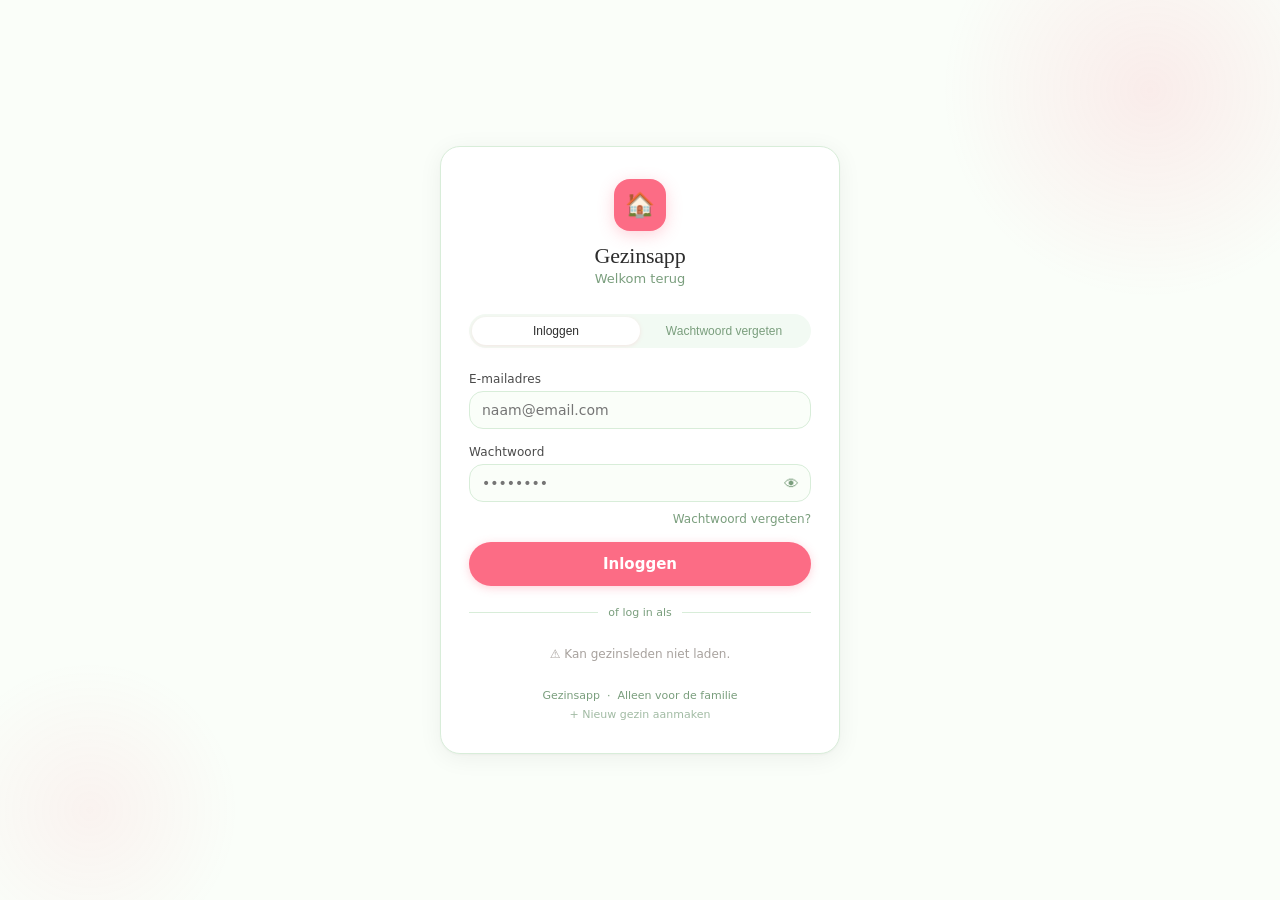
==== agenda.html @ 40308958 "Fix CSP: voeg maps.googleapis.com toe aan script-src voor Google Places autocomplete Alle 12 HTML-pa" ====
<!DOCTYPE html>
<html lang="nl">
<head>
<meta charset="UTF-8">
<meta http-equiv="Content-Security-Policy" content="default-src 'self'; script-src 'self' https://maps.googleapis.com; style-src 'self' 'unsafe-inline'; connect-src 'self' https://ceeplmghvcaqvlpicwyi.supabase.co https://nominatim.openstreetmap.org https://maps.googleapis.com; img-src 'self' data: https://maps.gstatic.com https://maps.googleapis.com; frame-src 'none'; object-src 'none';">
<link rel="icon" href="favicon.svg" type="image/svg+xml">
<meta name="viewport" content="width=device-width, initial-scale=1.0, viewport-fit=cover">
<meta name="apple-mobile-web-app-capable" content="yes">
  <meta name="mobile-web-app-capable" content="yes">
<meta name="apple-mobile-web-app-title" content="Gezinsapp">
<meta name="theme-color" content="#FAFEF9">
<title>Gezinsapp — Agenda</title>
<link rel="stylesheet" href="style.css">
<style>
/* ── Agenda-specifieke stijlen ──────────────────────────────── */
.agenda-maand-titel{
  font-size:28px;font-weight:700;color:var(--ink);letter-spacing:-0.5px;
  padding:12px 1rem 4px;
}
.agenda-jaar{font-size:13px;color:var(--muted);padding:0 1rem 8px;cursor:pointer;}

/* Weekdagen header */
.week-header{
  display:grid;grid-template-columns:repeat(7,1fr);
  padding:4px 0;border-bottom:1px solid var(--border);
  background:var(--surface);
  position:sticky;top:var(--topbar-h);z-index:80;
}
.week-header-dag{
  text-align:center;font-size:11px;font-weight:600;
  color:var(--muted);letter-spacing:0.04em;padding:4px 0;
}
.week-header-dag.weekend{color:var(--druk-clr);}

/* Maand navigatie */
.maand-nav{
  display:flex;align-items:center;justify-content:space-between;
  padding:8px 1rem;
}
.maand-nav-btn{
  background:none;border:none;color:var(--accent);
  font-size:24px;cursor:pointer;padding:4px 10px;
  border-radius:var(--radius-sm);line-height:1;
  transition:background .15s;
}
.maand-nav-btn:hover{background:var(--accent-l);}
.maand-nav-label{flex:1;text-align:center;font-size:13px;color:var(--muted);font-weight:500;}

/* Maand grid */
.maand-grid{
  display:grid;grid-template-columns:repeat(7,1fr);
  border-top:1px solid var(--border);
}
.dag-cel{
  min-height:58px;padding:5px 3px 4px;
  border-right:1px solid var(--border);
  border-bottom:1px solid var(--border);
  cursor:pointer;transition:background .12s;
  position:relative;
}
.dag-cel:nth-child(7n){border-right:none;}
.dag-cel:hover{background:var(--accent-l);}
.dag-cel.geselecteerd{background:rgba(61,56,48,0.06);}
.dag-cel.andere-maand .dag-num{color:var(--muted-2);}
.dag-num{
  width:30px;height:30px;border-radius:50%;
  display:flex;align-items:center;justify-content:center;
  font-size:14px;font-weight:400;color:var(--ink);
  margin:0 auto 3px;transition:all .15s;
}
.dag-num.vandaag{background:var(--accent);color:#fff;font-weight:700;}
.dag-num.weekend{color:var(--druk-clr);}
.dag-num.vandaag.weekend{background:var(--druk-clr);color:#fff;}

/* Dots */
.dag-dots{display:flex;justify-content:center;gap:3px;flex-wrap:wrap;padding:0 2px;min-height:8px;}
.dot{width:6px;height:6px;border-radius:50%;flex-shrink:0;}
.dot-jeroen{background:var(--c-jeroen-dot);}
.dot-kelly{background:var(--c-kelly-dot);}
.dot-nora{background:var(--c-nora-dot);}
.dot-odiel{background:var(--c-odiel-dot);}
.dot-prive{background:var(--muted-2);}
.dot-meerdaags{background:var(--accent);border-radius:2px;width:12px;height:6px;}
.dot-familie{background:#8b5cf6;}

/* Meerdaagse balk */
.meerdaags-balk{
  height:18px;margin:1px 0;border-radius:3px;
  font-size:9px;color:#fff;font-weight:600;
  padding:0 4px;display:flex;align-items:center;
  overflow:hidden;white-space:nowrap;text-overflow:ellipsis;
  cursor:pointer;
}

/* Dag detail */
.dag-detail{
  background:var(--surface);border-top:2px solid var(--border);
  padding:16px 1rem; min-height:220px;
}
.dag-detail-header{
  display:flex;align-items:center;justify-content:space-between;
  margin-bottom:14px;flex-wrap:wrap;gap:8px;
}
.dag-detail-titel{font-size:17px;font-weight:700;color:var(--ink);}
.dag-detail-drukte{
  font-size:12px;padding:4px 10px;border-radius:99px;
  font-weight:600;cursor:pointer;
}

/* Activiteit rij */
.act-rij{
  display:flex;align-items:flex-start;gap:12px;
  padding:10px 0;border-bottom:1px solid var(--border);
  cursor:pointer;transition:background .12s;border-radius:var(--radius-sm);
  padding-left:4px;
}
.act-rij:last-child{border-bottom:none;}
.act-rij:hover{background:var(--surface-2);}
.conflict-rij{background:var(--druk-bg,#fff0f0) !important;border-left:3px solid var(--druk-dot,#e53e3e);}
.act-kleur-balk{width:4px;border-radius:2px;align-self:stretch;min-height:36px;flex-shrink:0;}
.act-rij-body{flex:1;min-width:0;}
.act-rij-naam{font-size:15px;font-weight:600;color:var(--ink);}
.act-rij-naam.prive{color:var(--muted);}
.act-rij-meta{font-size:12px;color:var(--muted);margin-top:3px;line-height:1.5;}
.act-rij-badges{display:flex;gap:5px;margin-top:5px;flex-wrap:wrap;}
.act-rij-badge{font-size:11px;padding:2px 8px;border-radius:99px;font-weight:600;}
.act-rij-acties{display:flex;gap:4px;align-items:flex-start;}
.act-icon-btn{
  width:30px;height:30px;border-radius:50%;
  background:none;border:none;color:var(--muted-2);
  cursor:pointer;
  display:flex;align-items:center;justify-content:center;
  transition:background .15s;
}
.act-icon-btn svg{width:15px;height:15px;stroke:currentColor;}
.act-icon-btn:hover{background:var(--bg-2);}

/* Transport sectie */
.transport-sectie{
  background:var(--surface-2);border:1px solid var(--border);
  border-radius:var(--radius-sm);padding:10px 12px;margin-top:6px;
}
.transport-lbl{font-size:11px;font-weight:600;color:var(--muted);text-transform:uppercase;letter-spacing:.05em;margin-bottom:6px;}
.transport-rij{display:flex;align-items:center;justify-content:space-between;font-size:13px;margin-bottom:4px;}
.transport-naam{font-weight:500;color:var(--ink);}
.transport-persoon{font-size:12px;color:var(--muted);}
.transport-uitzondering{
  font-size:11px;color:var(--normaal-clr);
  background:var(--normaal-bg);padding:2px 8px;border-radius:99px;font-weight:600;
}

/* Legenda */
.persoon-legenda{
  display:flex;gap:8px;flex-wrap:wrap;
  padding:8px 1rem;border-bottom:1px solid var(--border);
  background:var(--surface);
}
.legenda-item{
  display:flex;align-items:center;gap:5px;
  font-size:12px;color:var(--muted);cursor:pointer;
  padding:4px 8px;border-radius:99px;transition:all .15s;
  font-weight:500;border:1px solid transparent;
}
.legenda-item:hover{background:var(--bg-2);}
.legenda-item.actief{color:var(--ink);background:var(--surface-2);border-color:var(--border-2);}
.legenda-dot{width:8px;height:8px;border-radius:50%;}

/* Kindje sectie in modal */
.kindje-sectie-modal{
  background:var(--surface-2);border:1.5px solid var(--border);
  border-radius:var(--radius-sm);padding:14px;margin-bottom:14px;
}
.kindje-sectie-lbl{font-size:11px;font-weight:600;color:var(--muted);text-transform:uppercase;letter-spacing:.05em;margin-bottom:10px;}

/* Meerdaagse toggle */
.meerdaags-toggle-rij{
  display:flex;align-items:center;justify-content:space-between;
  padding:12px 14px;background:var(--surface-2);
  border:1.5px solid var(--border);border-radius:var(--radius-sm);
  cursor:pointer;margin-bottom:14px;
}

/* Transport uitzondering modal */
.uitzondering-kaart{
  background:var(--surface-2);border:1.5px solid var(--border);
  border-radius:var(--radius-sm);padding:12px;margin-bottom:8px;
}

/* Desktop 2-kolom layout: details links, maand rechts */
@media(min-width:768px){
  .agenda-split{display:flex;align-items:flex-start;gap:0;}
  .agenda-split-left{order:2;flex:0 0 clamp(280px,38%,400px);border-left:2px solid var(--border);}
  .agenda-split-right{order:1;flex:1 1 0;min-width:0;min-height:400px;}
  .dag-detail{border-top:none;min-height:400px;}
  .week-header{position:static;}
}
</style>
</head>
<body>

<!-- Topbar -->
<header class="topbar">
  <div class="topbar-title"><i data-lucide="calendar" class="icon-inline"></i> Agenda</div>
  <div class="topbar-actions">
    <span class="opslag-status" id="opslag-status"></span>
    <span id="dev-badge" style="display:none;font-size:10px;background:var(--c-odiel);color:var(--c-odiel-t);padding:2px 8px;border-radius:99px;font-weight:600;">🔧 dev</span>
    <div class="topbar-user-wrap">
      <div class="topbar-user" id="topbar-user" data-action="toggle-profiel-menu">
        <span class="avatar" id="topbar-emoji">🧑</span>
        <span class="naam" id="topbar-naam">…</span>
      </div>
      <div class="profiel-menu" id="profiel-menu">
        <a href="instellingen.html" class="profiel-menu-item"><i data-lucide="settings" class="icon-inline"></i>&nbsp; Instellingen</a>
      </div>
    </div>
  </div>
</header>

<script src="nav.js"></script>

<main class="main-content">
  <div class="agenda-split">
    <div class="agenda-split-left">
      <!-- Maand titel -->
      <div class="agenda-maand-titel" id="agenda-maand-titel"></div>
      <div class="agenda-jaar" id="agenda-jaar" data-action="naar-vandaag">← Terug naar vandaag</div>

      <!-- Persoon legenda -->
      <div class="persoon-legenda" id="persoon-legenda"></div>

      <!-- Maand navigatie -->
      <div class="maand-nav">
        <button class="maand-nav-btn" data-action="change-month" data-dir="-1">‹</button>
        <span class="maand-nav-label" id="maand-nav-label"></span>
        <div style="display:flex;align-items:center;gap:2px;">
          <button class="maand-nav-btn" data-action="change-month" data-dir="1">›</button>
          <button class="maand-nav-btn" data-action="open-ical-modal" title="iCal importeren" style="font-size:16px;"><i data-lucide="download" style="width:16px;height:16px;"></i></button>
        </div>
      </div>

      <!-- Weekdagen header: Ma t/m Zo -->
      <div class="week-header">
        <div class="week-header-dag">Ma</div>
        <div class="week-header-dag">Di</div>
        <div class="week-header-dag">Wo</div>
        <div class="week-header-dag">Do</div>
        <div class="week-header-dag">Vr</div>
        <div class="week-header-dag weekend">Za</div>
        <div class="week-header-dag weekend">Zo</div>
      </div>

      <!-- Maand grid -->
      <div class="maand-grid" id="maand-grid"></div>
    </div><!-- .agenda-split-left -->

    <div class="agenda-split-right">
      <!-- Dag detail -->
      <div class="dag-detail" id="dag-detail"></div>
    </div><!-- .agenda-split-right -->
  </div><!-- .agenda-split -->
</main>

<!-- FAB -->
<button class="fab" data-action="open-act-modal" title="Activiteit toevoegen">＋</button>

<!-- ══ MODAL: Activiteit ══ -->
<div class="modal-bg" id="act-modal-bg">
<div class="modal">
  <div class="modal-handle"></div>
  <h3 id="act-modal-titel">Nieuwe activiteit</h3>

  <div class="form-row">
    <label>Activiteit</label>
    <input type="text" id="a-naam" placeholder="Naam van de activiteit"/>
  </div>

  <div class="form-row">
    <label>Voor wie</label>
    <div class="persoon-ms" id="a-wie-ms"></div>
  </div>

  <!-- Meerdaagse toggle -->
  <div class="meerdaags-toggle-rij" data-action="toggle-meerdaags">
    <div>
      <div style="font-size:15px;font-weight:500;color:var(--ink);"><i data-lucide="calendar-range" class="icon-inline"></i> Meerdaagse activiteit</div>
      <div style="font-size:12px;color:var(--muted);">Bijv. vakantie, schoolkamp, …</div>
    </div>
    <div class="ios-switch" id="meerdaags-switch"></div>
  </div>

  <!-- Eendaagse velden -->
  <div id="eendaags-velden">
    <div class="form-grid">
      <div class="form-row"><label>Startuur</label><input type="time" id="a-start" data-action="check-nachtspan"/></div>
      <div class="form-row"><label>Einduur <span id="nachtspan-hint" style="display:none;font-size:11px;font-weight:400;color:var(--muted);">(volgende dag)</span></label><input type="time" id="a-eind-uur" data-action="check-nachtspan"/></div>
      <div class="form-row"><label>Reistijd heen (min)</label><input type="number" id="a-reis-heen" placeholder="0" min="0"/></div>
      <div class="form-row"><label>Reistijd terug (min)</label><input type="number" id="a-reis-terug" placeholder="0" min="0"/></div>
    </div>
    <div class="form-row">
      <label>Frequentie</label>
      <select id="a-freq" data-action="check-nachtspan">
        <option value="wekelijks">Wekelijks</option>
        <option value="tweewekelijks">Tweewekelijks</option>
        <option value="maandelijks">Maandelijks</option>
        <option value="eenmalig">Eenmalig</option>
        <option value="seizoen">Seizoensgebonden</option>
      </select>
    </div>
    <div class="form-grid">
      <div class="form-row"><label>Begindatum</label><input type="date" id="a-begin" data-action="check-nachtspan"/></div>
      <div class="form-row"><label>Einddatum</label><input type="date" id="a-eind"/></div>
    </div>
    <div class="form-row">
      <label>Dagen</label>
      <div class="dag-checkboxes" id="dag-checkboxes"></div>
    </div>
  </div>

  <!-- Meerdaagse velden -->
  <div id="meerdaags-velden" style="display:none;">
    <div class="form-grid">
      <div class="form-row"><label>Startdatum</label><input type="date" id="a-md-start-datum"/></div>
      <div class="form-row"><label>Einddatum</label><input type="date" id="a-md-eind-datum"/></div>
      <div class="form-row"><label>Starttijd (optioneel)</label><input type="time" id="a-md-start-tijd"/></div>
      <div class="form-row"><label>Eindtijd (optioneel)</label><input type="time" id="a-md-eind-tijd"/></div>
    </div>
  </div>

  <div class="form-row">
    <label>Locatie</label>
    <div style="display:flex;gap:6px;">
      <input type="text" id="a-locatie" placeholder="Adres of locatie…" style="flex:1;" data-action="locatie-input"/>
      <button type="button" id="btn-reistijd-auto" data-action="bereken-reistijd-auto" title="Reistijd berekenen via Google Maps"
        style="padding:8px 10px;border:1.5px solid var(--border);border-radius:var(--radius-sm);background:var(--surface);color:var(--ink);cursor:pointer;font-size:16px;flex-shrink:0;line-height:1;"><i data-lucide="map" style="width:16px;height:16px;"></i></button>
    </div>
    <div id="locatie-contact-wrap" style="margin-top:6px;"></div>
  </div>

  <!-- Maaltijd thuis -->
  <div class="form-row">
    <label>Maaltijd niet thuis <span style="font-size:11px;font-weight:400;color:var(--muted);">(auto-berekend op basis van tijdstip)</span></label>
    <div class="form-grid-3" style="margin-top:6px;">
      <label style="display:flex;align-items:center;gap:5px;font-size:13px;font-weight:500;cursor:pointer;"><input type="checkbox" id="a-mt-ontbijt"/> <i data-lucide="coffee" class="icon-inline"></i> Ontbijt</label>
      <label style="display:flex;align-items:center;gap:5px;font-size:13px;font-weight:500;cursor:pointer;"><input type="checkbox" id="a-mt-lunch"/> <i data-lucide="leaf" class="icon-inline"></i> Lunch</label>
      <label style="display:flex;align-items:center;gap:5px;font-size:13px;font-weight:500;cursor:pointer;"><input type="checkbox" id="a-mt-avond"/> <i data-lucide="utensils" class="icon-inline"></i> Avond</label>
    </div>
  </div>

  <div class="form-row">
    <label>Voorbereiding</label>
    <input type="text" id="a-prep" placeholder="Sporttas, medicatie, …"/>
  </div>

  <!-- Privé toggle -->
  <div class="prive-toggle" data-action="toggle-prive">
    <div class="prive-toggle-left">
      <span class="prive-toggle-label"><i data-lucide="lock" class="icon-inline"></i> Privé activiteit</span>
      <span class="prive-toggle-sub">Alleen voor jezelf zichtbaar</span>
    </div>
    <div class="ios-switch" id="prive-switch"></div>
  </div>

  <!-- Informatief toggle -->
  <div class="prive-toggle" data-action="toggle-informatief">
    <div class="prive-toggle-left">
      <span class="prive-toggle-label"><i data-lucide="pin" class="icon-inline"></i> Informatieve activiteit</span>
      <span class="prive-toggle-sub">Geen impact op drukte (schoolreis, herinnering, …)</span>
    </div>
    <div class="ios-switch" id="informatief-switch"></div>
  </div>

  <!-- Transport kindje -->
  <div class="kindje-sectie-modal" id="kindje-sectie" style="display:none;">
    <div class="kindje-sectie-lbl"><i data-lucide="car" class="icon-inline"></i> Transport kindje</div>

    <div id="transport-kinderen-wrap"></div>
  </div>

  <div class="modal-actions">
    <button class="modal-btn modal-btn-cancel" data-action="close-act-modal">Annuleren</button>
    <button class="modal-btn modal-btn-primary" data-action="save-activiteit">Opslaan</button>
  </div>
</div>
</div>

<!-- ══ MODAL: Drukte ══ -->
<div class="modal-bg" id="drukte-modal-bg">
<div class="modal" style="max-width:340px;">
  <div class="modal-handle"></div>
  <h3 id="do-titel">Drukte aanpassen</h3>
  <div class="form-grid-3" style="margin-bottom:16px;">
    <button class="do-btn" style="padding:14px 8px;border-radius:var(--radius-sm);background:var(--rustig-bg);color:var(--rustig-clr);border:2px solid var(--rustig-dot);cursor:pointer;font-size:13px;font-weight:700;" data-action="select-override" data-niveau="rustig"><span style="display:block;width:12px;height:12px;border-radius:50%;background:var(--rustig-dot);margin:0 auto 6px;"></span>Rustig</button>
    <button class="do-btn" style="padding:14px 8px;border-radius:var(--radius-sm);background:var(--normaal-bg);color:var(--normaal-clr);border:2px solid var(--normaal-dot);cursor:pointer;font-size:13px;font-weight:700;" data-action="select-override" data-niveau="normaal"><span style="display:block;width:12px;height:12px;border-radius:50%;background:var(--normaal-dot);margin:0 auto 6px;"></span>Normaal</button>
    <button class="do-btn" style="padding:14px 8px;border-radius:var(--radius-sm);background:var(--druk-bg);color:var(--druk-clr);border:2px solid var(--druk-dot);cursor:pointer;font-size:13px;font-weight:700;" data-action="select-override" data-niveau="druk"><span style="display:block;width:12px;height:12px;border-radius:50%;background:var(--druk-dot);margin:0 auto 6px;"></span>Druk</button>
  </div>
  <div class="modal-actions">
    <button class="modal-btn modal-btn-cancel" data-action="close-do-modal">Annuleren</button>
    <button class="modal-btn modal-btn-primary" data-action="save-do-modal">Opslaan</button>
  </div>
</div>
</div>

<!-- ══ MODAL: iCal import ══ -->
<div class="modal-bg" id="ical-modal-bg">
<div class="modal">
  <div class="modal-handle"></div>
  <h3><i data-lucide="download" class="icon-inline"></i> Agenda importeren</h3>

  <!-- URL invoer -->
  <div class="form-row">
    <label>iCal-link (webcal:// of https://)</label>
    <input type="url" id="ical-url" placeholder="webcal://calendar.google.com/…"
      style="font-size:13px;"/>
  </div>
  <button class="btn btn-primary btn-sm" data-action="ical-laad-url" style="margin-bottom:6px;">Laden</button>
  <p style="font-size:11px;color:var(--muted);margin:4px 0 8px;">
    Google Agenda: Instellingen → jouw agenda → "Geheime adres in iCal-indeling"<br>
    Outlook: Instellingen → Kalender → Gedeelde kalenders → Publiceren
  </p>

  <!-- Laadstatus -->
  <div id="ical-status" style="font-size:13px;color:var(--muted);margin:8px 0;min-height:18px;"></div>

  <!-- Huidige abonnementen -->
  <div id="ical-abonnementen-sectie" style="display:none;margin-bottom:14px;">
    <div style="font-size:11px;font-weight:700;color:var(--muted);text-transform:uppercase;letter-spacing:.05em;margin-bottom:6px;display:flex;align-items:center;gap:5px;"><i data-lucide="refresh-cw" class="icon-inline"></i> Actieve abonnementen</div>
    <div id="ical-abonnementen-lijst" style="border:1.5px solid var(--border);border-radius:var(--radius-sm);overflow:hidden;"></div>
  </div>

  <!-- Preview -->
  <div id="ical-preview" style="display:none;">
    <div style="font-size:13px;font-weight:600;color:var(--ink);margin-bottom:10px;" id="ical-preview-titel"></div>
    <div class="form-row" style="margin-bottom:10px;">
      <label>Voor wie importeren?</label>
      <div class="persoon-ms" id="ical-wie-ms"></div>
    </div>
    <!-- Abonnement bewaren (alleen bij URL-import) -->
    <div id="ical-abo-rij" style="display:none;align-items:center;gap:10px;margin-bottom:10px;padding:10px 12px;background:var(--surface-2);border-radius:var(--radius-sm);border:1.5px solid var(--border);">
      <input type="checkbox" id="ical-abo-check" style="width:auto;accent-color:var(--accent);"
        data-action="ical-abo-check-toggle"/>
      <div style="flex:1;">
        <div style="font-size:13px;font-weight:600;color:var(--ink);display:flex;align-items:center;gap:5px;"><i data-lucide="refresh-cw" class="icon-inline"></i> Bewaar als abonnement</div>
        <div style="font-size:11px;color:var(--muted);">Wijzigingen worden automatisch bijgehouden</div>
      </div>
    </div>
    <div id="ical-abo-naam-rij" style="display:none;" class="form-row">
      <label>Naam abonnement</label>
      <input type="text" id="ical-abo-naam" placeholder="bijv. Voetbalclub Nora"/>
    </div>
    <div id="ical-event-lijst"
      style="max-height:180px;overflow-y:auto;border:1.5px solid var(--border);border-radius:var(--radius-sm);font-size:13px;">
    </div>
  </div>

  <div class="modal-actions" style="margin-top:16px;">
    <button class="modal-btn modal-btn-cancel" data-action="close-ical-modal">Annuleren</button>
    <button class="modal-btn modal-btn-primary" id="ical-import-btn"
      style="display:none;" data-action="ical-importeer">Importeren</button>
  </div>
</div>
</div>

<!-- ══ MODAL: Verwijder herhaling ══ -->
<div class="modal-bg" id="verwijder-modal-bg">
<div class="modal" style="max-width:360px;">
  <div class="modal-handle"></div>
  <h3><i data-lucide="trash-2" class="icon-inline"></i> Activiteit verwijderen</h3>
  <p style="font-size:14px;color:var(--muted);margin-bottom:18px;">
    "<span id="vd-act-naam"></span>" is een herhalende activiteit.
    Wat wil je verwijderen?
  </p>
  <div style="display:flex;flex-direction:column;gap:10px;">
    <button data-action="verwijder-enkel-herhaling" class="herhaling-btn-enkel">
      <i data-lucide="calendar-days" class="icon-inline"></i> Alleen deze dag<br>
      <span class="herhaling-btn-sub">Verwijder enkel deze ene herhaling</span>
    </button>
    <button data-action="verwijder-volle-activiteit" style="padding:14px;border:2px solid var(--druk-dot);border-radius:var(--radius-sm);background:var(--druk-bg);color:var(--druk-clr);font-size:14px;font-weight:600;cursor:pointer;text-align:left;">
      <i data-lucide="trash-2" class="icon-inline"></i> Volledige activiteit<br>
      <span style="font-size:12px;font-weight:400;">Verwijder alle herhalingen definitief</span>
    </button>
    <button data-action="close-verwijder-modal" style="padding:12px;border:none;border-radius:var(--radius-sm);background:none;color:var(--muted);font-size:14px;cursor:pointer;">Annuleren</button>
  </div>
</div>
</div>

<!-- ══ MODAL: Bewerk herhaling ══ -->
<div class="modal-bg" id="edit-recur-modal-bg">
<div class="modal" style="max-width:360px;">
  <div class="modal-handle"></div>
  <h3><i data-lucide="pencil" class="icon-inline"></i> Activiteit bewerken</h3>
  <p style="font-size:14px;color:var(--muted);margin-bottom:18px;">
    "<span id="er-act-naam"></span>" is een herhalende activiteit.
    Wat wil je bewerken?
  </p>
  <div style="display:flex;flex-direction:column;gap:10px;">
    <button data-action="wijzig-enkel-dit" class="herhaling-btn-enkel">
      <i data-lucide="calendar-days" class="icon-inline"></i> Alleen deze dag<br>
      <span class="herhaling-btn-sub">Wijzig enkel deze ene herhaling</span>
    </button>
    <button data-action="wijzig-alle-herhalingen" style="padding:14px;border:2px solid var(--accent);border-radius:var(--radius-sm);background:var(--accent-l);color:var(--accent);font-size:14px;font-weight:600;cursor:pointer;text-align:left;">
      <i data-lucide="repeat" class="icon-inline"></i> Alle herhalingen<br>
      <span style="font-size:12px;font-weight:400;">Wijzig de activiteit voor alle data</span>
    </button>
    <button data-action="close-edit-recur-modal" style="padding:12px;border:none;border-radius:var(--radius-sm);background:none;color:var(--muted);font-size:14px;cursor:pointer;">Annuleren</button>
  </div>
</div>
</div>

<script src="config.js"></script>
<script src="auth.js"></script>
<script src="state.js"></script>
<script src="data.js"></script>
<script src="data-ical.js"></script>
<script src="maps.js"></script>
<script src="agenda.js"></script>
</body>
</html>
---- style.css ----
/* ===========================================================
   GEZINSAPP — Design systeem
   Koraalroze + mintgroen, modern mobiel-first thema
   =========================================================== */

:root {
  --bg:        #FAFEF9;
  --bg-2:      #F2FAF3;
  --surface:   #ffffff;
  --surface-2: #F5FBF5;
  --border:    #D8EDD9;
  --border-2:  #C0DEC2;
  --ink:       #2D2D2D;
  --ink-2:     #4A4A4A;
  --muted:     #4a7650;
  --muted-2:   #C5DEC7;
  --accent:    #FC6C85;
  --accent-dark: #E8334A;
  --accent-l:  #FEE8EC;
  --accent-lime: #89F336;
  --accent-lime-dark: #5A9E1C;
  --accent-lime-l: #EDFAD0;
  --accent-mint: #ADEBB3;
  --radius:    16px;
  --radius-sm: 12px;
  --radius-lg: 24px;
  --c-jeroen:    #e8e6f8; --c-jeroen-t:  #3d3489; --c-jeroen-dot: #5e5ce6;
  --c-kelly:     #fae8f0; --c-kelly-t:   #8b2252; --c-kelly-dot:  #e8608a;
  --c-nora:      #e2f5ec; --c-nora-t:    #0d5c3a; --c-nora-dot:   #28a85a;
  --c-odiel:     #fdf0e0; --c-odiel-t:   #7a4a0a; --c-odiel-dot:  #f0900a;
  --c-familie:   #FEE8EC; --c-familie-t: #C0203A;
  --rustig-bg:  #EDFAD0; --rustig-clr:  #3A7010; --rustig-dot:  #5A9E1C;
  --normaal-bg: #FFF3E0; --normaal-clr: #A06020; --normaal-dot: #F0A030;
  --druk-bg:    #FEEAEC; --druk-clr:    #C0203A; --druk-dot:    #E83050;
  --nav-h:    58px;
  --topbar-h: 54px;
  --shadow-sm: 0 1px 3px rgba(252,108,133,0.06), 0 1px 8px rgba(0,0,0,0.04);
  --shadow:    0 4px 16px rgba(252,108,133,0.10), 0 1px 4px rgba(0,0,0,0.05);
  --shadow-lg: 0 12px 40px rgba(252,108,133,0.14), 0 2px 8px rgba(0,0,0,0.07);
}

*,*::before,*::after{box-sizing:border-box;margin:0;padding:0;}
html{height:100%;overflow-x:hidden;}
body{
  font-family:-apple-system,'SF Pro Text',system-ui,sans-serif;
  background:var(--bg);color:var(--ink);font-size:15px;line-height:1.55;
  overflow-x:hidden;
  min-height:100%;padding-bottom:calc(var(--nav-h) + env(safe-area-inset-bottom) + 8px);
  -webkit-font-smoothing:antialiased;
}

/* Topbar */
.topbar{
  position:sticky;top:0;z-index:100;
  min-height:var(--topbar-h);
  padding-top:env(safe-area-inset-top);
  background:rgba(250,254,249,0.95);backdrop-filter:blur(20px);-webkit-backdrop-filter:blur(20px);
  border-bottom:1px solid var(--border);
  display:flex;align-items:center;justify-content:space-between;padding-left:1.25rem;padding-right:1.25rem;padding-bottom:0;gap:10px;
}
.topbar-title{font-size:17px;font-weight:700;color:var(--ink);letter-spacing:-0.4px;display:flex;align-items:center;gap:8px;}
.topbar-actions{display:flex;align-items:center;gap:10px;}
.topbar-user{display:flex;align-items:center;gap:7px;font-size:13px;color:var(--muted);cursor:pointer;padding:5px 10px;border-radius:var(--radius-sm);transition:background .15s;}
.topbar-user:hover{background:var(--accent-l);}
.topbar-user .avatar{font-size:20px;line-height:1;}
.topbar-user .naam{font-weight:600;color:var(--ink);}
.opslag-status{font-size:11px;color:var(--muted-2);white-space:nowrap;}
.dev-badge{display:none;font-size:10px;background:var(--normaal-bg);color:var(--normaal-clr);padding:2px 8px;border-radius:99px;margin-right:6px;}

/* ── Mobiele bottom nav (2 knoppen) ─────────────────────────── */
.bottom-nav{ display:none; } /* verborgen op mobiel, alleen desktop */

.bottom-nav-mobile{
  position:fixed;bottom:0;left:0;right:0;z-index:100;
  height:calc(var(--nav-h) + env(safe-area-inset-bottom));
  padding-bottom:env(safe-area-inset-bottom);
  background:rgba(250,254,249,0.97);backdrop-filter:blur(20px);-webkit-backdrop-filter:blur(20px);
  border-top:1px solid var(--border);
  display:flex;align-items:stretch;
}
.mobile-nav-item{
  flex:1;display:flex;flex-direction:column;align-items:center;justify-content:center;
  gap:3px;font-size:11px;font-weight:500;color:var(--muted);
  text-decoration:none;cursor:pointer;border:none;background:none;
  font-family:inherit;-webkit-tap-highlight-color:transparent;
  transition:color .15s;
}
.mobile-nav-item.active{ color:var(--accent); }
.mobile-nav-icon{ font-size:24px;line-height:1;display:flex;align-items:center;justify-content:center; }
.mobile-nav-icon svg{ width:24px;height:24px;stroke-width:1.75; }
.mobile-nav-label{ font-size:11px; }


/* ── Module overlay (mobiel) ─────────────────────────────────── */
.module-overlay{
  display:none;position:fixed;inset:0;
  background:rgba(44,41,38,0.45);z-index:200;
  align-items:flex-end;
}
.module-overlay.open{ display:flex; }
.module-sheet{
  background:var(--surface);
  border-radius:var(--radius-lg) var(--radius-lg) 0 0;
  width:100%;
  padding:14px 16px calc(20px + env(safe-area-inset-bottom));
  box-shadow:0 -8px 40px rgba(252,108,133,0.12),0 -2px 8px rgba(0,0,0,0.06);
  animation:slideUp .25s ease;
}
@keyframes slideUp{from{transform:translateY(40px);opacity:0}to{transform:translateY(0);opacity:1}}
.module-sheet-handle{
  width:40px;height:4px;background:var(--border-2);
  border-radius:2px;margin:0 auto 18px;
}
.module-tiles{
  display:grid;grid-template-columns:1fr 1fr;gap:10px;
}
.module-tile{
  background:var(--surface);border:1px solid var(--border);
  border-radius:var(--radius);padding:16px 14px;
  display:flex;flex-direction:column;align-items:center;gap:6px;
  text-decoration:none;color:var(--ink);
  transition:all .18s;-webkit-tap-highlight-color:transparent;
  box-shadow:var(--shadow-sm);
}
.module-tile:hover,.module-tile:active{ background:var(--accent-l);border-color:var(--accent);box-shadow:var(--shadow); }
.module-tile-icon{ font-size:28px;line-height:1;display:flex;align-items:center;justify-content:center; }
.module-tile-icon svg{ width:26px;height:26px;stroke-width:1.75; }
.module-tile-naam{ font-size:14px;font-weight:600;text-align:center; }

.sidebar-toggle{display:none;}

/* ── Modal verbeteringen ─────────────────────────────────────── */
.modal{ position:relative; overflow-y:auto; scrollbar-width:none; }
.modal::-webkit-scrollbar{ display:none; }
.modal-sluit-btn{
  position:absolute;top:14px;right:14px;
  width:40px;height:40px;border-radius:50%;
  border:none;background:var(--bg-2);color:var(--muted);
  font-size:16px;cursor:pointer;
  display:flex;align-items:center;justify-content:center;
  transition:all .15s;z-index:10;flex-shrink:0;
}
.modal-sluit-btn:hover{ background:var(--border);color:var(--ink); }
.modal h3{ padding-right:40px; } /* ruimte voor sluitknop */
.modal-actions{ flex-direction:column;gap:8px;margin-top:18px; }
.modal-btn-primary{ width:100%;order:-1; } /* opslaan bovenaan in actions */
.modal-btn-cancel{ background:none;border:none;color:var(--muted);font-size:13px;padding:8px;font-weight:400; }
.modal-btn-cancel:hover{ color:var(--ink);background:var(--bg-2); }

/* Profiel dropdown */
.topbar-user-wrap{position:relative;}
.profiel-menu{
  position:absolute;top:calc(100% + 8px);right:0;
  background:var(--surface);border:1.5px solid var(--border);
  border-radius:var(--radius);box-shadow:var(--shadow-lg);
  min-width:185px;z-index:300;display:none;overflow:hidden;
  animation:fadeIn .15s ease;
}
.profiel-menu.open{display:block;}
.profiel-menu-item{
  display:flex;align-items:center;gap:10px;
  padding:11px 14px;font-size:14px;color:var(--ink);
  text-decoration:none;cursor:pointer;
  background:none;border:none;width:100%;text-align:left;
  font-family:inherit;transition:background .15s;
}
.profiel-menu-item:hover{background:var(--bg-2);}
.profiel-menu-logout{color:var(--druk-clr);}
.profiel-menu-divider{height:1px;background:var(--border);margin:2px 0;}

/* Desktop sidebar */
@media(min-width:768px){
  .bottom-nav-mobile{ display:none; }
  .module-overlay{ display:none !important; }
  :root{ --sidebar-w:56px; --sidebar-w-exp:224px; }

  body{
    padding-bottom:0;display:grid;
    grid-template-columns:var(--sidebar-w) 1fr;
    grid-template-rows:var(--topbar-h) 1fr;
    height:100vh; /* vaste hoogte zodat main-content scrollt, niet het document */
    overflow:hidden;
  }
  .topbar{grid-column:1/-1;grid-row:1;}
  .main-content{grid-column:2;grid-row:2;overflow-y:auto;}

  /* Sidebar: fixed, overlay bij hover */
  .bottom-nav{
    position:fixed;top:var(--topbar-h);left:0;
    height:calc(100vh - var(--topbar-h));
    width:var(--sidebar-w);
    flex-direction:column;border-top:none;border-right:1px solid var(--border);
    background:var(--surface);padding:0.5rem 0;
    align-items:stretch;justify-content:flex-start;gap:0;
    overflow:hidden;z-index:110;
    transition:width .2s ease,box-shadow .2s ease;
    display:flex;
  }
  .bottom-nav:hover{
    width:var(--sidebar-w-exp);
    box-shadow:4px 0 24px rgba(252,108,133,0.10);
  }

  /* Nav items */
  .bottom-nav-item{
    display:flex;flex-direction:row;align-items:center;justify-content:flex-start;
    gap:0;padding:10px 16px;font-size:14px;
    border-radius:0;white-space:nowrap;
    min-height:44px;text-decoration:none;color:var(--ink-2);cursor:pointer;
    transition:background .12s,color .12s;
    position:relative;
  }
  .bottom-nav-item:hover{background:var(--accent-l);color:var(--accent);}
  .bottom-nav-item:hover .nav-icon{color:var(--accent);}
  .bottom-nav-item .nav-icon{font-size:20px;flex-shrink:0;width:24px;display:flex;align-items:center;justify-content:center;pointer-events:none;}
  .bottom-nav-item .nav-icon svg{width:20px;height:20px;stroke-width:1.75;pointer-events:none;}
  .bottom-nav-item .nav-label{
    opacity:0;margin-left:12px;transition:opacity .15s .05s;
    font-size:14px;
  }
  .bottom-nav:hover .bottom-nav-item .nav-label{ opacity:1; }
  .bottom-nav-item.active{background:var(--accent-l);color:var(--accent);font-weight:700;}
  .bottom-nav-item.active .nav-icon{ color:var(--accent); }
  .bottom-nav-item.active::before{content:'';position:absolute;left:0;top:20%;height:60%;width:3px;background:var(--accent);border-radius:0 3px 3px 0;}
  .sidebar-toggle{ display:none; }

  /* Topbar: user/sync al zichtbaar in sidebar → verbergen in topbar */
  .topbar-user-wrap{ display:none; }
  .topbar-actions .opslag-status{ display:none; }

  /* Sidebar footer */
  .sidebar-footer{
    margin-top:auto;border-top:1px solid var(--border);
    padding:8px 0;display:flex;flex-direction:column;gap:0;
  }
  .sidebar-sync{
    padding:6px 16px;font-size:11px;color:var(--muted-2);
    white-space:nowrap;overflow:hidden;
    opacity:0;transition:opacity .15s .05s;
  }
  .bottom-nav:hover .sidebar-sync{ opacity:1; }
  .sidebar-user{
    display:flex;align-items:center;gap:0;
    padding:10px 16px;overflow:hidden;cursor:default;
    min-height:52px;
  }
  .sidebar-user-avatar{
    font-size:22px;flex-shrink:0;width:24px;text-align:center;
  }
  .sidebar-user-info{
    flex:1;min-width:0;margin-left:12px;
    opacity:0;transition:opacity .15s .05s;
    overflow:hidden;
  }
  .bottom-nav:hover .sidebar-user-info{ opacity:1; }
  .sidebar-user-naam{
    font-size:13px;font-weight:600;color:var(--ink);
    display:block;white-space:nowrap;overflow:hidden;text-overflow:ellipsis;
  }
  .sidebar-user-sub{
    font-size:11px;color:var(--muted);
    display:block;white-space:nowrap;overflow:hidden;text-overflow:ellipsis;
  }
  .sidebar-logout{
    flex-shrink:0;width:28px;height:28px;border-radius:50%;
    background:none;border:none;color:var(--muted);
    cursor:pointer;
    display:flex;align-items:center;justify-content:center;
    opacity:0;transition:opacity .15s .05s, background .15s;
  }
    .bottom-nav:hover .sidebar-logout{ opacity:1; }
  .sidebar-logout:hover{ background:var(--druk-bg);color:var(--druk-clr); }
}

/* Layout */
.main-content{width:100%;}
.page-content{max-width:880px;margin:0 auto;padding:1.25rem 1rem;}
@media(min-width:768px){.page-content{padding:2rem 2.5rem;}}
.page-header{display:flex;align-items:center;justify-content:space-between;margin-bottom:1.5rem;flex-wrap:wrap;gap:10px;}
.page-title{font-size:22px;font-weight:700;letter-spacing:-0.4px;}
@media(min-width:768px){.page-title{font-size:26px;}}

/* Knoppen */
.btn{padding:10px 20px;border:none;border-radius:99px;font-size:14px;font-family:inherit;cursor:pointer;font-weight:600;display:inline-flex;align-items:center;gap:6px;transition:all .18s;white-space:nowrap;letter-spacing:-0.1px;}
.btn:active{transform:scale(0.96);}
button:focus-visible,a:focus-visible,[tabindex]:focus-visible{outline:2px solid var(--accent);outline-offset:2px;border-radius:4px;}
.form-row input:focus-visible,.form-row select:focus-visible,.form-row textarea:focus-visible{outline:none;}
.btn-primary{background:var(--accent);color:#fff;box-shadow:0 2px 8px rgba(252,108,133,0.30);}
.btn-primary:hover{background:var(--accent-dark);box-shadow:0 4px 14px rgba(252,108,133,0.38);}
.btn-secondary{background:var(--surface);border:1.5px solid var(--border-2);color:var(--ink-2);}
.btn-secondary:hover{background:var(--bg-2);border-color:var(--accent);color:var(--accent);}
.btn-danger{background:none;border:1.5px solid #f09595;color:var(--druk-clr);border-radius:99px;}
.btn-saved{background:#FC6C85!important;color:#fff!important;border-color:#FC6C85!important;transition:background .3s,color .3s,border-color .3s;}
.btn-sm{padding:6px 14px;font-size:12px;}
.btn-icon{padding:8px;border-radius:50%;}
@media(max-width:767px){.btn{padding:12px 22px;font-size:15px;}.btn-sm{padding:7px 14px;font-size:13px;}}

/* FAB */
.fab{position:fixed;bottom:calc(var(--nav-h) + env(safe-area-inset-bottom) + 18px);right:20px;z-index:90;width:56px;height:56px;border-radius:50%;background:var(--accent);border:none;color:#fff;font-size:26px;cursor:pointer;box-shadow:0 6px 20px rgba(252,108,133,0.40);display:flex;align-items:center;justify-content:center;transition:transform .15s,box-shadow .15s;}
.fab:hover{box-shadow:0 8px 28px rgba(252,108,133,0.50);}
.fab:active{transform:scale(0.92);}
@media(min-width:768px){.fab{bottom:28px;right:32px;}}
@media(max-width:767px){.fab{width:42px;height:42px;font-size:19px;}}

/* Kaarten */
.card{background:var(--surface);border:1px solid var(--border);border-radius:var(--radius);padding:16px 18px;margin-bottom:12px;box-shadow:var(--shadow-sm);}
.card-header{display:flex;align-items:flex-start;justify-content:space-between;gap:8px;margin-bottom:8px;}
.card-title{font-size:14px;font-weight:600;}
.section-label{font-size:11px;font-weight:700;color:var(--muted);text-transform:uppercase;letter-spacing:0.09em;margin:1.75rem 0 10px;}

/* Pill tabs */
.pill-tabs{display:flex;gap:6px;flex-wrap:wrap;margin-bottom:1rem;}
.ptab{padding:7px 16px;border-radius:99px;font-size:13px;cursor:pointer;border:1.5px solid var(--border-2);background:var(--surface);color:var(--muted);transition:all .15s;font-weight:500;}
.ptab.active{background:var(--accent);color:#fff;border-color:var(--accent);box-shadow:0 2px 8px rgba(252,108,133,0.25);}
.ptab:hover:not(.active){background:var(--accent-l);border-color:var(--accent);color:var(--accent);}

/* Filter tabs */
.filter-tabs{display:flex;gap:6px;padding:10px 1rem;overflow-x:auto;-webkit-overflow-scrolling:touch;border-bottom:1px solid var(--border);}
.filter-tab{display:inline-flex;align-items:center;gap:6px;padding:7px 16px;border-radius:99px;font-size:13px;border:1.5px solid var(--border-2);background:var(--surface);color:var(--muted);cursor:pointer;white-space:nowrap;transition:all .15s;font-family:inherit;font-weight:500;}
.filter-tab.active{background:var(--accent);border-color:var(--accent);color:#fff;box-shadow:0 2px 8px rgba(252,108,133,0.25);}
.filter-tab-badge{display:inline-flex;align-items:center;justify-content:center;min-width:18px;height:18px;padding:0 5px;border-radius:99px;font-size:11px;font-weight:700;background:rgba(0,0,0,0.15);color:inherit;line-height:1;}
.filter-tab.active .filter-tab-badge{background:rgba(255,255,255,0.3);color:#fff;}

/* Badges */
.badge{padding:3px 9px;border-radius:99px;font-size:11px;font-weight:600;}
.badge-jeroen,.badge-jij{background:var(--c-jeroen);color:var(--c-jeroen-t);}
.badge-kelly{background:var(--c-kelly);color:var(--c-kelly-t);}
.badge-nora{background:var(--c-nora);color:var(--c-nora-t);}
.badge-odiel{background:var(--c-odiel);color:var(--c-odiel-t);}
.badge-familie{background:var(--c-familie);color:var(--c-familie-t);}
.badge-rustig{background:var(--rustig-bg);color:var(--rustig-clr);}
.badge-normaal{background:var(--normaal-bg);color:var(--normaal-clr);}
.badge-druk{background:var(--druk-bg);color:var(--druk-clr);}
.meta{display:flex;flex-wrap:wrap;gap:8px;font-size:12px;color:var(--muted);}
.info-box{background:var(--surface-2);border:1px solid var(--border);border-radius:var(--radius-sm);padding:12px 14px;font-size:13px;color:var(--muted);margin-bottom:1rem;}

/* Formulieren */
.form-row{margin-bottom:14px;}
.form-row label{display:block;font-size:12px;color:var(--muted);margin-bottom:6px;font-weight:600;letter-spacing:0.03em;text-transform:uppercase;}
.form-row input:not([type="checkbox"]):not([type="radio"]),.form-row select,.form-row textarea{width:100%;padding:11px 13px;border:1.5px solid var(--border);border-radius:var(--radius-sm);font-size:15px;font-family:inherit;color:var(--ink);background:var(--surface);outline:none;transition:border-color .15s,box-shadow .15s;}
.form-row input:not([type="checkbox"]):not([type="radio"]):focus,.form-row select:focus,.form-row textarea:focus{border-color:var(--accent);box-shadow:0 0 0 3px rgba(252,108,133,0.12);}
@media(max-width:767px){.form-row input:not([type="checkbox"]):not([type="radio"]),.form-row select,.form-row textarea{font-size:16px;}}
/* form-grid: 2 of 3 kolommen — volgt de deelbaar-door-2/3-regel */
.form-grid{display:grid;grid-template-columns:1fr 1fr;gap:10px;margin-bottom:14px;}
.form-grid-3{display:grid;grid-template-columns:1fr 1fr 1fr;gap:10px;margin-bottom:14px;}
.form-grid > *,.form-grid-3 > *{min-width:0;}
/* form-rows in een grid: geen margin-bottom — de grid-gap verzorgt de rijspatie */
.form-grid > .form-row,.form-grid-3 > .form-row{margin-bottom:0;}
/* inputs/selects in een grid mogen krimpen tot hun kolombreedte (ook native date/time) */
.form-grid input:not([type="checkbox"]):not([type="radio"]),.form-grid select,
.form-grid-3 input:not([type="checkbox"]):not([type="radio"]),.form-grid-3 select{min-width:0;}

/* Multiselect */
.persoon-ms{display:grid;grid-template-columns:repeat(2,1fr);gap:7px;margin-top:6px;}
.persoon-chip{padding:7px 14px;border-radius:99px;border:1.5px solid var(--border-2);background:var(--surface);font-size:13px;cursor:pointer;color:var(--ink);display:flex;align-items:center;justify-content:center;gap:5px;transition:all .15s;font-weight:500;}
.persoon-chip.selected{border-color:var(--accent);background:var(--accent);color:#fff;}
.persoon-chip:hover:not(.selected){background:var(--bg-2);}

/* Dag checkboxes */
.dag-checkboxes{display:flex;gap:8px;flex-wrap:wrap;margin-top:6px;}
.dag-cb{display:flex;align-items:center;gap:5px;font-size:14px;}
.dag-cb input{width:auto;accent-color:var(--accent);}

/* iOS switch */
.ios-switch{width:51px;height:31px;border-radius:99px;background:var(--border-2);position:relative;transition:background .2s;flex-shrink:0;}
.ios-switch.on{background:var(--accent);}
.ios-switch::after{content:'';position:absolute;top:2px;left:2px;width:27px;height:27px;background:#fff;border-radius:50%;box-shadow:0 2px 6px rgba(0,0,0,.15);transition:left .2s;}
.ios-switch.on::after{left:22px;}

/* Privé toggle */
.prive-toggle{display:flex;align-items:center;justify-content:space-between;padding:13px 14px;background:var(--surface-2);border:1.5px solid var(--border);border-radius:var(--radius-sm);cursor:pointer;margin-bottom:14px;}
.prive-toggle-left{display:flex;flex-direction:column;gap:2px;}
.prive-toggle-label{font-size:15px;font-weight:500;color:var(--ink);}
.prive-toggle-sub{font-size:12px;color:var(--muted);}

/* Modals */
.modal-bg{display:none;position:fixed;inset:0;background:rgba(30,15,20,0.45);z-index:400;align-items:flex-end;justify-content:center;backdrop-filter:blur(2px);}
.modal-bg.open{display:flex;}
.modal{background:var(--surface);border-radius:var(--radius-lg) var(--radius-lg) 0 0;width:100%;max-width:560px;padding:20px 20px calc(20px + env(safe-area-inset-bottom));max-height:94vh;overflow-y:auto;overflow-x:hidden;overscroll-behavior:contain;box-shadow:0 -8px 40px rgba(252,108,133,0.12),0 -2px 8px rgba(0,0,0,0.08);will-change:transform;}
.modal-handle{width:36px;height:4px;background:var(--border-2);border-radius:2px;margin:0 auto 20px;touch-action:none;cursor:grab;}
.modal h3{font-size:19px;font-weight:700;color:var(--ink);margin-bottom:20px;letter-spacing:-0.4px;padding-bottom:14px;border-bottom:1px solid var(--border);}
.modal-actions{display:flex;gap:8px;margin-top:20px;}
.modal-btn{flex:1;padding:14px;border:none;border-radius:99px;font-size:15px;font-weight:600;cursor:pointer;font-family:inherit;transition:all .18s;}
.modal-btn-primary{background:var(--accent);color:#fff;box-shadow:0 2px 10px rgba(252,108,133,0.30);}
.modal-btn-primary:hover{background:var(--accent-dark);}
.modal-btn-cancel{background:var(--bg-2);color:var(--ink-2);}
.modal-btn-cancel:hover{background:var(--border);}
.modal-btn-danger{background:var(--druk-bg);color:var(--druk-clr);flex:0.7;border-radius:99px;}
@media(min-width:601px){.modal-bg{align-items:center;padding:2rem 1rem;}.modal{border-radius:var(--radius-lg);max-height:90vh;}}

/* Week nav */
.week-nav-row{display:flex;align-items:center;gap:10px;margin-bottom:1rem;}
.nav-btn{background:var(--surface);border:1.5px solid var(--border-2);border-radius:var(--radius-sm);padding:7px 16px;font-size:16px;cursor:pointer;line-height:1;transition:background .15s;}
.nav-btn:hover{background:var(--bg-2);}
.week-lbl{font-size:14px;font-weight:600;min-width:160px;text-align:center;}

/* Stats */
.stats-balk{display:flex;gap:8px;padding:10px 1rem;border-bottom:1px solid var(--border);flex-wrap:wrap;}
.stat-chip{display:flex;align-items:center;gap:5px;font-size:12px;color:var(--muted);background:var(--surface);padding:5px 12px;border-radius:99px;border:1px solid var(--border);font-weight:500;}
.stat-num{font-weight:700;color:var(--ink);}

/* To-do's */
.todo-lijst{padding:6px 1rem;}
.todo-item{display:flex;align-items:flex-start;gap:13px;padding:13px 0;border-bottom:1px solid var(--border);transition:opacity .2s;}
.todo-item:last-child{border-bottom:none;}
.todo-item.gedaan{opacity:0.45;}
.todo-cirkel{width:25px;height:25px;border-radius:50%;border:2px solid var(--border-2);flex-shrink:0;cursor:pointer;display:flex;align-items:center;justify-content:center;margin-top:1px;transition:all .15s;background:none;}
.todo-cirkel:hover{border-color:var(--accent);}
.todo-cirkel.gedaan{background:var(--accent);border-color:var(--accent);}
.todo-cirkel.gedaan::after{content:'✓';color:#fff;font-size:13px;font-weight:700;}
.todo-cirkel.hoog{border-color:var(--druk-dot);}
.todo-cirkel.middel{border-color:var(--normaal-dot);}
.todo-cirkel.laag{border-color:var(--rustig-dot);}
.todo-body{flex:1;min-width:0;cursor:pointer;}
.todo-titel{font-size:15px;color:var(--ink);margin-bottom:4px;line-height:1.3;font-weight:500;}
.todo-titel.gedaan{text-decoration:line-through;color:var(--muted);font-weight:400;}
.todo-meta{display:flex;flex-wrap:wrap;gap:6px;font-size:12px;color:var(--muted);}
.todo-badge{font-size:11px;padding:2px 8px;border-radius:99px;font-weight:600;}
.todo-deadline-badge{font-size:11px;padding:3px 9px;border-radius:99px;font-weight:600;}
.deadline-vandaag{background:var(--normaal-bg);color:var(--normaal-clr);}
.deadline-morgen{background:var(--druk-bg);color:var(--druk-clr);}
.deadline-ok{background:var(--rustig-bg);color:var(--rustig-clr);}
.deadline-verlopen{background:var(--druk-bg);color:var(--druk-clr);font-weight:700;}
.prive-badge{font-size:11px;color:var(--muted);background:var(--bg-2);padding:2px 8px;border-radius:99px;}
.todo-icon-btn{width:40px;height:40px;border-radius:50%;background:none;border:none;color:var(--muted-2);cursor:pointer;display:flex;align-items:center;justify-content:center;transition:background .15s;}
.todo-icon-btn:hover{background:var(--bg-2);}
.prioriteit-keuze{display:flex;gap:8px;margin-top:6px;}
.prio-btn{flex:1;padding:10px 8px;border-radius:var(--radius-sm);border:1.5px solid var(--border-2);background:var(--surface);font-size:13px;cursor:pointer;color:var(--ink);font-family:inherit;text-align:center;transition:all .15s;font-weight:500;}
.prio-btn.hoog.selected{background:var(--druk-bg);border-color:var(--druk-dot);color:var(--druk-clr);}
.prio-btn.middel.selected{background:var(--normaal-bg);border-color:var(--normaal-dot);color:var(--normaal-clr);}
.prio-btn.laag.selected{background:var(--rustig-bg);border-color:var(--rustig-dot);color:var(--rustig-clr);}

/* Homepage */
.dag-overzicht-datum{font-size:13px;opacity:0.65;margin-bottom:4px;}
.dag-overzicht-titel{font-size:22px;font-weight:700;margin-bottom:10px;letter-spacing:-0.3px;}
.dag-overzicht-drukte{display:inline-flex;align-items:center;gap:7px;font-size:13px;padding:5px 12px;border-radius:99px;background:rgba(255,255,255,0.15);font-weight:500;}
.snelle-actie-grid{display:grid;grid-template-columns:repeat(4,1fr);gap:10px;margin-bottom:1.25rem;}
@media(max-width:600px){.snelle-actie-grid{grid-template-columns:repeat(2,1fr);}}
.snelle-actie-btn{background:var(--surface);border:1px solid var(--border);border-radius:var(--radius);padding:14px 16px;display:flex;flex-direction:row;align-items:center;gap:10px;cursor:pointer;transition:all .18s;text-align:left;box-shadow:var(--shadow-sm);}
.snelle-actie-btn:hover{box-shadow:var(--shadow);border-color:var(--accent);transform:translateY(-1px);}
.snelle-actie-icon{font-size:22px;flex-shrink:0;display:flex;align-items:center;color:var(--accent);}
.snelle-actie-label{font-size:13px;font-weight:600;color:var(--ink);line-height:1.3;}
.avatar-strip{display:flex;gap:8px;flex-wrap:wrap;margin-bottom:1rem;}
.avatar-chip{display:flex;align-items:center;justify-content:center;gap:7px;padding:6px 12px;border-radius:99px;border:1.5px solid var(--border-2);background:var(--surface);font-size:13px;cursor:pointer;transition:all .15s;font-weight:500;}
.avatar-chip.active{border-color:var(--accent);background:var(--accent);color:#fff;}

/* Lucide inline icons */
.icon-inline{display:inline-block;width:1em;height:1em;vertical-align:-0.15em;stroke-width:2;flex-shrink:0;}
svg.icon-inline{width:1em;height:1em;vertical-align:-0.15em;stroke-width:2;}
@keyframes lucide-spin{to{transform:rotate(360deg);}}
.icon-spin{animation:lucide-spin 1s linear infinite;}

/* Lege staat & spinner */
.empty-state,.leeg{display:flex;flex-direction:column;align-items:center;text-align:center;padding:3rem 2rem;color:var(--muted);}
.empty-state .empty-icon,.leeg-icon{width:48px;height:48px;margin-bottom:12px;display:block;color:var(--muted-2);stroke-width:1.5;flex-shrink:0;}
svg.empty-icon,.empty-state svg.lucide{width:48px;height:48px;display:block;color:var(--muted-2);stroke-width:1.5;}
.leeg-titel{font-size:17px;font-weight:700;color:var(--ink);margin-bottom:6px;}
.leeg-sub{font-size:14px;}
.spinner{width:28px;height:28px;border:2.5px solid var(--border);border-top-color:var(--accent);border-radius:50%;animation:spin .7s linear infinite;margin:2.5rem auto;display:block;}
@keyframes spin{to{transform:rotate(360deg);}}

/* Drukte dot */
.drukte-dot{width:8px;height:8px;border-radius:50%;flex-shrink:0;}
.drukte-dot.rustig{background:var(--rustig-dot);}
.drukte-dot.normaal{background:var(--normaal-dot);}
.drukte-dot.druk{background:var(--druk-dot);}

/* Weekplanner — verticale daglijst */
.planner-grid{display:flex;flex-direction:column;gap:6px;}
.dag-rij{background:var(--surface);border:1px solid var(--border);border-radius:var(--radius);overflow:hidden;transition:border-color .15s,box-shadow .15s;}
.dag-rij:hover{box-shadow:var(--shadow-sm);}
.dag-rij.vandaag{border-color:var(--accent);box-shadow:0 0 0 2px rgba(252,108,133,0.12);}
.dag-rij.weekend{background:var(--bg-2);}
.dag-rij-header{display:flex;align-items:center;gap:10px;padding:13px 16px;cursor:pointer;user-select:none;transition:background .12s;}
.dag-rij-header:hover{background:var(--bg-2);}
.dag-rij.vandaag .dag-rij-header{background:rgba(252,108,133,0.06);}
.dag-rij-links{display:flex;align-items:center;gap:8px;min-width:120px;}
.dag-rij-naam{font-size:14px;font-weight:700;color:var(--ink);min-width:32px;}
.dag-rij.vandaag .dag-rij-naam{color:var(--accent);font-weight:800;}
.dag-rij-datum{font-size:12px;color:var(--muted);}
.dag-rij-preview{flex:1;font-size:12px;color:var(--muted);white-space:nowrap;overflow:hidden;text-overflow:ellipsis;}
.dag-rij-rechts{display:flex;align-items:center;gap:8px;flex-shrink:0;}
.dag-rij-chevron{font-size:18px;color:var(--muted);line-height:1;transition:transform .2s;}
.dag-rij-body{display:none;border-top:1px solid var(--border);padding:10px 14px;}
.dag-rij-body.open{display:block;}
.dag-slots{display:flex;flex-direction:column;gap:6px;}

/* Weekplanner — 7-kolom grid op brede schermen, volledige schermbreedte */
@media(min-width:1024px){
  .wp-page-content{max-width:none;padding-left:1.5rem;padding-right:1.5rem;}
  .planner-grid-wrap{overflow-x:auto;}
  .planner-grid{display:grid;grid-template-columns:repeat(7,1fr);gap:8px;align-items:start;}
  .dag-rij{display:flex;flex-direction:column;}
  .dag-rij-header{cursor:default;padding:10px 10px 6px;}
  .dag-rij-header:hover{background:inherit;}
  .dag-rij.vandaag .dag-rij-header{background:rgba(252,108,133,0.06);}
  .dag-rij-body{display:block !important;padding:4px 8px 10px;}
  .dag-rij-preview{display:none;}
  .dag-rij-chevron{display:none;}
  .dag-rij-links{min-width:0;flex-direction:column;align-items:flex-start;gap:2px;}
  .dag-rij-naam{font-size:13px;}
  .dag-rij-datum{font-size:11px;}
  .dag-slots{gap:6px;}
  .slot{padding:8px 10px;gap:6px;min-height:40px;}
  .slot-lbl{min-width:0;font-size:11px;}
  .slot-lbl-bar{padding:5px 10px 3px;font-size:10px;}
  .slot-item-naam{font-size:13px;}
  .slot-add-btn{display:none;}
  .slot-kok-sel{max-width:100%;font-size:11px;padding:3px 5px;}
  .wie-chip{width:24px;height:24px;font-size:12px;}
  .slot-ctrl-btn{width:20px;height:20px;font-size:12px;}
}
/* Overzicht altijd read-only: controls verborgen */
.slot-item-ctrl{display:none;}
.slot-item{cursor:pointer;border-radius:0;transition:background .12s;padding:6px 10px;}
.slot-item:active{background:var(--accent-l);}
.slot-item:hover{background:var(--accent-l);}
/* naam + delete knop */
.slot-item-top{display:flex;align-items:center;gap:6px;}
/* meta rij: wie eet + wie kookt */
.slot-item-meta{display:flex;align-items:center;gap:8px;margin-top:3px;flex-wrap:wrap;}
.slot-wie-ro-wrap{display:flex;gap:3px;align-items:center;}
.slot-wie-ro{pointer-events:none;width:22px;height:22px;font-size:11px;}
.slot-kok-ro{font-size:11px;color:var(--muted);white-space:nowrap;}
/* wis-knop altijd zichtbaar in slot-item */
.slot-item .slot-item-wis{display:inline-flex;}
.slot{display:flex;align-items:center;gap:12px;padding:10px 14px;background:var(--bg);border-radius:var(--radius-sm);border:1px solid var(--border);cursor:pointer;min-height:48px;transition:border-color .12s,box-shadow .12s;position:relative;}
.slot:hover{border-color:var(--accent);box-shadow:0 2px 8px rgba(252,108,133,0.10);}
.slot-lbl{font-size:11px;font-weight:600;color:var(--muted);text-transform:uppercase;letter-spacing:.04em;min-width:62px;flex-shrink:0;}
.slot-wis-btn{margin-left:auto;flex-shrink:0;width:36px;height:36px;border-radius:50%;border:none;background:var(--border);color:var(--muted);font-size:14px;line-height:1;cursor:pointer;display:flex;align-items:center;justify-content:center;transition:background .15s;}
.slot-wis-btn:hover{background:var(--druk-bg);color:var(--druk-clr);}
.slot-leeg{font-size:13px;color:var(--muted-2);}
.slot-naam{font-size:14px;color:var(--ink);font-weight:500;}
/* Ingrediënten grid in recept-modal */
.ing-header-grid{display:grid;grid-template-columns:minmax(0,1.85fr) minmax(0,0.5fr) minmax(0,0.6fr) minmax(0,0.75fr) 28px;gap:5px;}
@media(max-width:380px){
  .ing-header-grid{grid-template-columns:minmax(0,2fr) minmax(0,0.6fr) minmax(0,0.6fr) 0 28px;}
  .ing-header-grid .ing-winkel-col,.ing-header-grid .ing-winkel-hdr{display:none;}
}

/* Keuze-modal knoppen recept toevoegen */
.keuze-optie-btn{padding:14px 16px;font-size:15px;justify-content:flex-start;gap:12px;display:flex;align-items:center;width:100%;text-align:left;white-space:normal;height:auto;}
.keuze-optie-icon{width:24px;height:24px;flex-shrink:0;stroke-width:1.75;}
.keuze-optie-tekst{flex:1;min-width:0;text-align:left;}
.keuze-optie-titel{font-weight:700;font-size:15px;}
.keuze-optie-sub{font-size:12px;font-weight:400;opacity:.8;margin-top:2px;white-space:normal;word-break:break-word;}

.slot-tijd{font-size:11px;color:var(--muted);}
.special-badge{font-size:12px;padding:3px 9px;border-radius:99px;font-weight:600;}
.sb-shake{background:var(--c-jeroen);color:var(--c-jeroen-t);}
.sb-uiteten{background:var(--c-nora);color:var(--c-nora-t);}
.sb-afhalen{background:var(--c-odiel);color:var(--c-odiel-t);}
.sb-restjes{background:var(--bg-2);color:var(--ink-2);}
.drukte-strip{display:flex;align-items:center;gap:5px;}
.eetgroo-badge{font-size:10px;padding:2px 7px;border-radius:99px;background:var(--rustig-bg);color:var(--rustig-clr);font-weight:600;}
.warn{color:var(--druk-clr);font-size:11px;}
.act-eet{font-size:10px;padding:2px 7px;border-radius:99px;background:var(--rustig-bg);color:var(--rustig-clr);display:inline-block;margin-top:4px;font-weight:600;}

/* ── Recepten layout ──────────────────────────────────────── */
.recept-layout{display:flex;width:100%;min-height:100%;}
.recept-kolom-lijst{flex:1;padding:1rem;overflow-y:auto;}
.recept-kolom-detail{display:none;}
/* Cards — mobile listview */
.recept-grid{display:flex;flex-direction:column;gap:7px;}
.recept-card{background:var(--surface);border:1.5px solid var(--border);border-radius:var(--radius);overflow:hidden;cursor:pointer;transition:all .15s;box-shadow:var(--shadow-sm);display:flex;flex-direction:row;align-items:stretch;}
.recept-card:hover{box-shadow:var(--shadow);border-color:var(--border-2);}
.recept-card.actief{border-color:var(--accent);background:var(--accent-l);}
.recept-thumb{width:60px;min-width:60px;height:auto;display:flex;align-items:center;justify-content:center;font-size:24px;flex-shrink:0;}
.thumb-avond{background:var(--c-jeroen);}
.thumb-lunch{background:var(--c-nora);}
.thumb-weekend{background:#fce8de;}
.thumb-ontbijt{background:var(--c-odiel);}
.recept-info{padding:10px 12px;flex:1;min-width:0;}
.recept-naam{font-size:14px;font-weight:600;margin-bottom:3px;}
/* Desktop: 2-kolom fiche layout */
@media(min-width:768px){
  .recept-layout{height:100%;}
  .recept-kolom-lijst{flex:0 0 300px;border-right:1.5px solid var(--border);height:100%;overflow-y:auto;padding:1rem;}
  .recept-grid{display:flex;flex-direction:column;gap:6px;}
  .recept-card{flex-direction:row;}
  .recept-thumb{width:52px;min-width:52px;height:52px;font-size:20px;}
  .recept-kolom-detail{display:flex;flex:1;flex-direction:column;height:100%;overflow-y:auto;padding:1.5rem 2rem;background:var(--bg);}
}
/* Fiche */
.fiche-placeholder{display:flex;flex-direction:column;align-items:center;justify-content:center;flex:1;min-height:300px;text-align:center;color:var(--muted);}
.fiche-placeholder p{font-size:15px;margin-top:12px;}
.fiche-header{display:flex;align-items:flex-start;justify-content:space-between;gap:12px;margin-bottom:.75rem;}
.fiche-naam{font-size:22px;font-weight:700;color:var(--ink);line-height:1.3;flex:1;}
.fiche-acties{display:flex;gap:6px;flex-shrink:0;padding-top:3px;}
.fiche-meta{display:flex;flex-wrap:wrap;gap:8px;margin-bottom:1rem;align-items:center;}
.fiche-meta-item{font-size:13px;color:var(--muted);}
.fiche-sectie-label{font-size:11px;font-weight:700;color:var(--muted);text-transform:uppercase;letter-spacing:.06em;margin:1.2rem 0 .5rem;}
.fiche-ing-rij{display:flex;align-items:center;gap:10px;padding:8px 0;border-bottom:1px solid var(--border);font-size:14px;}
.fiche-ing-naam{flex:1;color:var(--ink);}
.fiche-ing-hoev{font-size:13px;color:var(--muted);white-space:nowrap;flex-shrink:0;text-align:right;}
.fiche-ing-winkel{font-size:11px;color:var(--muted-2);white-space:nowrap;flex-shrink:0;}
.fiche-bereiding{font-size:14px;line-height:1.8;color:var(--ink);white-space:pre-wrap;padding-bottom:2rem;}
/* Mobile fiche overlay */
.recept-fiche-overlay{display:none;position:fixed;inset:0;z-index:300;background:rgba(44,41,38,.5);}
.recept-fiche-overlay.open{display:block;}
.recept-fiche-sheet{position:absolute;bottom:0;left:0;right:0;max-height:92vh;overflow-y:auto;background:var(--surface);border-radius:var(--radius-lg) var(--radius-lg) 0 0;padding:1rem 1rem calc(1rem + env(safe-area-inset-bottom));}
.recept-stars{font-size:11px;color:var(--normaal-dot);margin-top:3px;}
.tag-pill{font-size:11px;padding:2px 7px;border-radius:99px;background:var(--bg-2);color:var(--muted);border:1px solid var(--border);}
.ing-row{padding:8px 0;border-bottom:1px solid var(--border);}
.ing-naam{font-size:14px;font-weight:600;}
.ing-detail{display:flex;justify-content:space-between;margin-top:2px;font-size:12px;color:var(--muted);}
.extra-row{display:flex;justify-content:space-between;align-items:center;padding:7px 0;border-bottom:1px solid var(--border);}
.extra-badge{font-size:11px;padding:2px 8px;border-radius:99px;background:var(--c-odiel);color:var(--c-odiel-t);font-weight:600;}
.plan-recept-btn{width:100%;padding:9px 12px;border:1.5px solid var(--border);border-radius:var(--radius-sm);cursor:pointer;font-size:13px;background:var(--surface);text-align:left;display:flex;justify-content:space-between;align-items:center;margin-bottom:5px;transition:all .15s;}
.plan-recept-btn:hover{background:var(--surface-2);}
.plan-recept-btn.aanbevolen{border-color:var(--rustig-dot);}
.plan-recept-btn.geselecteerd{outline:2px solid var(--accent);}
.plan-recept-btn.vaag{opacity:.5;}
.aanbevolen-badge{font-size:10px;padding:2px 7px;border-radius:99px;background:var(--rustig-bg);color:var(--rustig-clr);font-weight:600;}
.spec-btn{width:100%;padding:9px 12px;border-radius:var(--radius-sm);cursor:pointer;font-size:13px;text-align:left;margin-bottom:5px;border:1.5px solid var(--border);background:var(--surface);transition:background .15s;}
.spec-btn:hover{background:var(--surface-2);}
.spec-btn.geselecteerd{outline:2px solid var(--accent);}

/* ── Contacten two-column layout ──────────────────────────── */
.crm-layout{display:flex;width:100%;min-height:100%;}
.crm-kolom-lijst{flex:1;padding:1rem;overflow-y:auto;}
.crm-kolom-detail{display:none;}
@media(min-width:768px){
  .crm-layout{height:100%;}
  .crm-kolom-lijst{flex:0 0 300px;border-right:1.5px solid var(--border);height:100%;overflow-y:auto;padding:1rem;}
  .crm-kolom-detail{display:flex;flex:1;flex-direction:column;height:100%;overflow-y:auto;padding:1.5rem 2rem;background:var(--bg);}
}
/* CRM */
.crm-card{background:var(--surface);border:1.5px solid var(--border);border-radius:var(--radius);padding:12px 14px;margin-bottom:7px;box-shadow:var(--shadow-sm);cursor:pointer;transition:all .15s;}
.crm-card:hover{box-shadow:var(--shadow);border-color:var(--border-2);}
.crm-card.actief{border-color:var(--accent);background:var(--accent-l);}
.crm-card-header{display:flex;align-items:center;justify-content:space-between;margin-bottom:8px;}
.crm-naam{font-size:15px;font-weight:700;color:var(--ink);}
.crm-cat{font-size:11px;padding:3px 9px;border-radius:99px;font-weight:600;}
.cat-familie{background:var(--c-familie);color:var(--c-familie-t);}
.cat-vrienden{background:var(--c-jeroen);color:var(--c-jeroen-t);}
.cat-school{background:var(--c-nora);color:var(--c-nora-t);}
.crm-meta{display:flex;flex-wrap:wrap;gap:8px;font-size:12px;color:var(--muted);margin-bottom:8px;}
.crm-gelegenheid{background:var(--surface-2);border-radius:var(--radius-sm);padding:10px 12px;margin-top:8px;border:1px solid var(--border);}
.crm-gel-titel{font-size:12px;font-weight:600;color:var(--ink);margin-bottom:5px;}
.crm-gel-row{display:flex;align-items:center;justify-content:space-between;font-size:12px;color:var(--muted);margin-bottom:4px;}
.crm-check{display:flex;align-items:center;gap:5px;font-size:12px;}
.crm-check input{width:auto;accent-color:var(--accent);}
.crm-notitie{font-size:12px;color:var(--muted);margin-top:5px;font-style:italic;}
.verjaardag-alert{background:var(--c-odiel);border:1.5px solid var(--normaal-dot);border-radius:var(--radius-sm);padding:10px 14px;margin-bottom:1rem;font-size:13px;color:var(--c-odiel-t);}
.verjaardag-alert-titel{font-weight:700;margin-bottom:4px;}

/* ── Instellingen twee-kolom layout ───────────────────────── */
.inst-layout{display:block;width:100%;}
.inst-nav{display:none;}  /* op mobiel: accordion vervangt nav */
.inst-inhoud{}
.inst-nav-label{}
.inst-nav-item{display:block;width:100%;padding:8px 12px;border-radius:var(--radius-sm);font-size:13px;font-weight:500;color:var(--muted);cursor:pointer;transition:all .15s;text-align:left;border:none;background:none;font-family:inherit;white-space:nowrap;overflow:hidden;text-overflow:ellipsis;}
.inst-nav-item:hover{background:var(--accent-l);color:var(--ink);}
.inst-nav-item.actief{background:var(--accent-l);color:var(--accent);font-weight:600;}

/* ── Mobile accordion (instellingen) ─────────────────────── */
@media(max-width:767px){
  .section-label{
    cursor:pointer;
    display:flex !important;
    justify-content:space-between;
    align-items:center;
    padding:15px 0 !important;
    margin:0 !important;
    /* Gesloten: lijn onder de titel */
    border-bottom:1.5px solid var(--border);
    -webkit-tap-highlight-color:transparent;
  }
  /* Open: lijn niet meer onder de titel maar onder de inhoud */
  .section-label.sect-open{ border-bottom:none; }
  .sect-chevron{
    font-size:13px;color:var(--muted);margin-left:8px;flex-shrink:0;
    transition:transform .25s;
  }
  .sect-body{overflow:hidden;max-height:0;transition:max-height .35s ease;}
  .sect-body.open{max-height:9999px;border-bottom:1.5px solid var(--border);padding-bottom:8px;}

  /* Rooster dag-rij: gestapeld op mobiel */
  .rooster-dag-rij{display:block !important;padding:10px 0 8px !important;border-bottom:1px solid var(--border);}
  .rooster-dag-label-wrap{display:flex;align-items:center;gap:8px;font-size:14px;cursor:pointer;margin-bottom:8px;}
  .rooster-tijden-wrap{display:flex;gap:8px;align-items:center;padding-left:26px;}
  .rooster-tijden-wrap input[type="time"]{flex:1;min-width:0;}
  .rooster-locatie-wrap{padding-left:26px;margin-top:6px;}
  .rooster-locatie-wrap select{width:100%;}
}

/* ── Desktop: twee-kolom met sidebar ─────────────────────── */
@media(min-width:768px){
  .inst-layout{display:grid;grid-template-columns:200px 1fr;align-items:start;}
  .inst-nav{
    display:flex;flex-direction:column;
    padding:.75rem .5rem;border-right:1.5px solid var(--border);
    position:sticky;top:0;max-height:100%;overflow-y:auto;flex-shrink:0;
  }
  .inst-nav-label{display:block;font-size:10px;font-weight:700;color:var(--muted-2);text-transform:uppercase;letter-spacing:.06em;padding:10px 12px 4px;margin-top:4px;}
  .inst-nav-item{display:block;border-radius:var(--radius-sm);text-align:left;border:none;}
  .inst-inhoud{}
}

/* Agenda maandgrid */
.rooster-week-grid{display:grid;grid-template-columns:repeat(7,minmax(0,1fr));gap:6px;margin-bottom:1.5rem;}
.rooster-dag-col{background:var(--surface);border:1.5px solid var(--border);border-radius:12px;overflow:hidden;box-shadow:var(--shadow-sm);}
.rooster-dag-head{padding:7px 8px;border-bottom:1px solid var(--border);display:flex;flex-direction:column;align-items:center;}
.rooster-dag-naam{font-size:11px;font-weight:700;}
.rooster-dag-datum{font-size:9px;color:var(--muted);}
.rooster-dag-head.wknd{background:var(--c-jeroen);}
.rooster-dag-head.wknd .rooster-dag-naam{color:var(--c-jeroen-t);}
.drukte-badge{font-size:10px;padding:2px 7px;border-radius:5px;margin:4px auto;display:block;text-align:center;cursor:pointer;font-weight:600;}
.db-rustig{background:var(--rustig-bg);color:var(--rustig-clr);}
.db-normaal{background:var(--normaal-bg);color:var(--normaal-clr);}
.db-druk{background:var(--druk-bg);color:var(--druk-clr);}
.rooster-act-item{font-size:10px;color:var(--muted);padding:2px 7px;border-bottom:1px solid var(--bg);}
.rooster-act-item:last-child{border-bottom:none;}
.di-rustig{background:var(--rustig-bg);color:var(--rustig-clr);}
.di-normaal{background:var(--normaal-bg);color:var(--normaal-clr);}
.di-druk{background:var(--druk-bg);color:var(--druk-clr);}
@media(max-width:767px){
  .rooster-week-grid{display:flex;overflow-x:auto;-webkit-overflow-scrolling:touch;gap:6px;padding-bottom:8px;}
  .rooster-dag-col{min-width:100px;flex-shrink:0;}
}

/* ── Voorbeeld-knoppen (agent) ───────────────────────────────── */
.voorbeeld-btn{padding:7px 14px;border:1.5px solid var(--border-2);border-radius:99px;font-size:12px;cursor:pointer;background:var(--surface);color:var(--muted);font-family:inherit;font-weight:500;transition:all .15s;-webkit-tap-highlight-color:transparent;}
.voorbeeld-btn:hover{background:var(--accent-l);border-color:var(--accent);color:var(--accent);}

/* Chat */
.chat-bubble-user{align-self:flex-end;max-width:80%;background:var(--accent);color:#fff;border-radius:18px 18px 4px 18px;padding:11px 15px;font-size:14px;line-height:1.5;}
.chat-bubble-bot{align-self:flex-start;max-width:80%;background:var(--surface);border:1.5px solid var(--border);border-radius:18px 18px 18px 4px;padding:11px 15px;font-size:14px;line-height:1.5;box-shadow:var(--shadow-sm);}

/* ── Homepage: compacte begroeting ───────────────────────────── */
.dag-overzicht-compact{
  display:flex;align-items:center;justify-content:space-between;gap:12px;
  background:var(--accent);color:#fff;
  border-radius:var(--radius);padding:12px 16px;margin-bottom:1rem;
}
.dag-overzicht-compact .dag-overzicht-links{flex:1;}
.dag-overzicht-compact .dag-overzicht-datum{font-size:11px;opacity:0.65;margin-bottom:2px;}
.dag-overzicht-compact .dag-overzicht-titel{font-size:16px;font-weight:700;letter-spacing:-0.2px;}
.dag-overzicht-compact .dag-overzicht-drukte{
  display:inline-flex;align-items:center;gap:6px;
  font-size:12px;padding:4px 10px;border-radius:99px;
  background:rgba(255,255,255,0.15);font-weight:500;white-space:nowrap;flex-shrink:0;
}
.weer-widget-link{display:flex;align-items:center;gap:6px;color:#fff;text-decoration:none;background:rgba(255,255,255,.15);border-radius:8px;padding:5px 10px;font-size:13px;font-weight:600;flex-shrink:0;cursor:pointer;position:relative;z-index:1;}
.weer-widget-link:hover{background:rgba(255,255,255,.25);}
.weer-widget-regen{font-size:11px;font-weight:400;opacity:.85;}

/* ── AI-suggestie panel ───────────────────────────────────────── */
.ai-suggestie-panel{display:none;background:var(--accent-l);border:1px solid var(--border);border-radius:var(--radius);padding:14px;margin-bottom:1rem;}
.ai-suggestie-header{display:flex;align-items:center;justify-content:space-between;margin-bottom:10px;}
.ai-suggestie-titel{font-size:14px;font-weight:600;color:var(--accent-dark);}
.ai-suggestie-sluit{background:none;border:none;cursor:pointer;color:var(--muted);font-size:18px;padding:0;line-height:1;}
.ai-suggestie-tekst{font-size:13px;color:var(--ink-2);margin-bottom:10px;}

/* ── Verjaardagen (agenda) ────────────────────────────────────── */
.verjaardag-kaart{display:flex;align-items:center;gap:10px;padding:8px 10px;background:linear-gradient(135deg,#fff8e7,#ffefc0);border:1.5px solid #f5c842;border-radius:var(--radius-sm);margin-bottom:8px;}
.herhaling-btn-enkel{width:100%;padding:14px;border:2px solid #e0a020;border-radius:var(--radius-sm);background:#fff8e7;color:#7a5c00;font-size:14px;font-weight:600;cursor:pointer;text-align:left;}
.herhaling-btn-sub{font-size:12px;font-weight:400;color:#a07820;}
.btn-wis-slot{display:flex;align-items:center;gap:5px;padding:8px 14px;border:1.5px solid var(--druk-dot);border-radius:var(--radius-sm);background:var(--druk-bg);color:var(--druk-clr);font-size:13px;font-weight:600;cursor:pointer;}
.btn-wis-slot svg{width:14px;height:14px;stroke:currentColor;}
.verjaardag-naam{font-size:14px;font-weight:600;color:#7a5c00;}
.verjaardag-info{font-size:12px;color:#a07820;}
.dot-verjaardag{background:#f5c842;}

/* ── Homepage agent — hoofdfocus ─────────────────────────────── */
.home-agent-panel{
  display:flex;flex-direction:column;
  background:var(--surface);border:1.5px solid var(--accent);border-radius:var(--radius);
  overflow:hidden;margin-bottom:1.5rem;
  box-shadow:var(--shadow);
}
.home-agent-header{
  display:flex;align-items:center;justify-content:space-between;flex-wrap:wrap;gap:8px;
  padding:12px 14px;border-bottom:1px solid var(--border);
  font-size:15px;font-weight:700;flex-shrink:0;background:var(--bg-2);
}
.home-agent-titel{display:flex;align-items:center;gap:7px;}
.home-agent-snelvragen{display:flex;flex-wrap:wrap;gap:6px;}
.home-bevestiging-panel{background:var(--bg-2);border-top:1px solid var(--border);padding:12px;}
.home-bevestiging-titel{font-size:13px;font-weight:600;margin-bottom:6px;}
.home-bevestiging-tekst{font-size:13px;color:var(--ink-2);margin-bottom:10px;}
.icon-btn{background:none;border:none;cursor:pointer;color:var(--muted);padding:4px;display:flex;align-items:center;justify-content:center;border-radius:6px;transition:color .15s,background .15s;flex-shrink:0;}
.icon-btn:hover{color:var(--ink);background:var(--bg-2);}
.home-chat-berichten{
  display:flex;flex-direction:column;gap:8px;padding:14px;
  min-height:260px;max-height:420px;overflow-y:auto;background:var(--bg-2);
  border-bottom:1px solid var(--border);
}
.home-chat-input-row{
  display:flex;gap:8px;padding:10px 12px;background:var(--surface);flex-shrink:0;
}
.home-chat-input-row input{
  flex:1;padding:10px 16px;border:1.5px solid var(--border);
  border-radius:99px;font-size:14px;font-family:inherit;
  background:var(--bg);color:var(--ink);outline:none;
}
.home-chat-input-row input:focus{border-color:var(--accent);}

@media(min-width:768px){
  .home-chat-berichten{min-height:320px;max-height:500px;}
}

/* ── Agent pagina: keyboard-safe mobiel layout ──────────────── */
/* --vvh wordt gezet via JS (visualViewport), 100dvh als CSS-fallback */
@media (max-width: 767px) {
  body.chat-volledig {
    height: var(--vvh, 100dvh);
    overflow: hidden;
    padding-bottom: 0;
  }
  body.chat-volledig .main-content {
    height: calc(var(--vvh, 100dvh) - var(--topbar-h));
    overflow: hidden;
    padding-bottom: 0;
  }
  body.chat-volledig .page-content {
    height: 100%;
    display: flex;
    flex-direction: column;
    overflow: hidden;
    padding: 0 12px;
    gap: 0;
    box-sizing: border-box;
  }
  body.chat-volledig .info-box { display: none; }
  body.chat-volledig .voorbeeld-btns {
    flex-shrink: 0;
    flex-wrap: nowrap;
    overflow-x: auto;
    padding: 8px 0 6px;
    -webkit-overflow-scrolling: touch;
    scrollbar-width: none;
  }
  body.chat-volledig .voorbeeld-btns::-webkit-scrollbar { display: none; }
  body.chat-volledig .chat-wis-wrap {
    flex-shrink: 0;
    padding: 2px 0 4px;
  }
  body.chat-volledig .chat-container {
    flex: 1;
    min-height: 0;
    max-height: none !important;
    margin-bottom: 0;
  }
  body.chat-volledig .bevestiging-modal { flex-shrink: 0; margin-top: 6px; }
  body.chat-volledig .chat-input-wrap {
    flex-shrink: 0;
    display: flex;
    gap: 8px;
    padding: 8px 0 calc(var(--nav-h) + env(safe-area-inset-bottom) + 4px);
  }
}

/* ── To-do pagina specifiek ─────────────────────────────────── */
/* (stijlen die niet al in de algemene sectie staan) */
.topbar-titel { font-size: 26px; font-weight: 700; letter-spacing: -0.5px; }
.topbar-acties { display: flex; gap: 8px; align-items: center; }
.topbar-icon-btn {
  width: 34px; height: 34px; border-radius: 50%;
  background: var(--surface-2); border: none; cursor: pointer;
  color: var(--ink); font-size: 15px;
  display: flex; align-items: center; justify-content: center;
  transition: background .15s;
}
.topbar-icon-btn:hover { background: var(--border); }

/* Modal danger knop (rode variant) */
.modal-btn-danger { background: var(--druk-bg); color: var(--druk-clr); flex: 0.7; }

/* Prioriteit kleuren via CSS vars */
.todo-cirkel.hoog:hover { background: rgba(232,64,64,.1); }
.deadline-vandaag { background: var(--normaal-bg); color: var(--normaal-clr); }
.deadline-morgen  { background: var(--druk-bg);    color: var(--druk-clr); }
.deadline-ok      { background: var(--rustig-bg);  color: var(--rustig-clr); }
.deadline-verlopen{ background: var(--druk-bg);    color: var(--druk-clr); font-weight: 700; }


/* ── Dark mode ────────────────────────────────────────────────
   Overschrijft alle CSS-variabelen; hardcoded rgba-waarden worden
   apart overridden. Accent iets helderder voor voldoende contrast.
   ─────────────────────────────────────────────────────────────── */
@media(prefers-color-scheme:dark){
  :root{
    --bg:        #111814;
    --bg-2:      #162218;
    --surface:   #1a2e1c;
    --surface-2: #142016;
    --border:    #243c28;
    --border-2:  #2e5032;
    --ink:       #e8f0e8;
    --ink-2:     #a8c4a8;
    --muted:     #6a9870;
    --muted-2:   #2a4a2e;
    --accent:    #ff8fa3;
    --accent-dark:#FC6C85;
    --accent-l:  #3a0a14;
    --accent-lime: #a0e840;
    --accent-lime-dark: #78c020;
    --accent-lime-l: #1a3008;
    --accent-mint: #6ab870;
    --c-jeroen:   #1c1a3c; --c-jeroen-t:  #a8a4f0; --c-jeroen-dot: #8884e6;
    --c-kelly:    #301424; --c-kelly-t:   #f090b0; --c-kelly-dot:  #e8608a;
    --c-nora:     #0c2418; --c-nora-t:    #60d898; --c-nora-dot:   #34b870;
    --c-odiel:    #2c1c08; --c-odiel-t:   #f0b060; --c-odiel-dot:  #d88820;
    --c-familie:  #3a0a14; --c-familie-t: #ff8fa3;
    --rustig-bg:  #1a3008; --rustig-clr:  #a0e840; --rustig-dot:  #78c020;
    --normaal-bg: #2c1c08; --normaal-clr: #f0b060; --normaal-dot: #d88820;
    --druk-bg:    #380e14; --druk-clr:    #ff8fa3; --druk-dot:    #e83050;
    --shadow-sm: 0 1px 4px rgba(0,0,0,0.4), 0 1px 8px rgba(0,0,0,0.3);
    --shadow:    0 4px 16px rgba(0,0,0,0.5), 0 1px 4px rgba(0,0,0,0.35);
    --shadow-lg: 0 12px 40px rgba(0,0,0,0.6), 0 2px 8px rgba(0,0,0,0.4);
  }
  /* Hardcoded rgba overrides */
  .topbar{background:rgba(17,24,20,0.96);}
  .bottom-nav-mobile{background:rgba(17,24,20,0.98);}
  .modal-bg{background:rgba(0,0,0,0.65);}
  .module-overlay{background:rgba(0,0,0,0.6);}
  .recept-fiche-overlay{background:rgba(0,0,0,0.65);}
  .thumb-weekend{background:#2a1a10;}
  .verjaardag-kaart{background:linear-gradient(135deg,#2a1e00,#3a2c00);border-color:#806800;}
  .verjaardag-naam{color:#d4a820;}
  .verjaardag-info{color:#a88010;}
  .herhaling-btn-enkel{background:#2a1e00;border-color:#806800;color:#d4a820;}
}

/* Mobile filter select: no longer used, tabs shown on all screen sizes */
.mob-filter-sel{display:none!important;}
@media(max-width:767px){
  .topbar-actions .opslag-status{display:none;}
  .topbar-user .naam{display:none;}
  .mob-hide-on-mobile{display:none!important;}
  /* Weekplanner action buttons: 3 naast elkaar, tekst mag wrappen */
  .wp-actie-rij{display:flex!important;flex-direction:row!important;gap:6px!important;width:100%;}
  .wp-actie-rij .btn{flex:1;font-size:11px;padding:8px 4px;white-space:normal;text-align:center;line-height:1.3;min-height:44px;}
  /* FAB 25% smaller on mobile */
  .fab{width:42px;height:42px;font-size:19px;}
  /* Homepage: avatar-strip als grid op mobiel */
  .avatar-strip{display:grid;grid-template-columns:repeat(var(--avatar-cols,3),1fr);margin-top:14px;margin-bottom:14px;}
  /* Homepage: consistente verticale ademruimte bij section-labels */
  .snelle-actie-grid{margin-top:14px;margin-bottom:14px;}
  #vandaag-lijst,#todos-preview{margin-top:14px;}
  /* Homepage compact bar: stack drukte below weather on small screens */
  .dag-overzicht-compact{flex-wrap:wrap;}
  .dag-overzicht-compact .dag-compact-rechts{width:100%;justify-content:flex-start;margin-top:6px;}
}

.emoji-opt:hover{background:var(--bg-2);}

/* ── Filter tabs: overflow fade ──────────────────────────────── */
.filter-tabs-wrap{position:relative;}
.filter-tabs-wrap::after{content:'';position:absolute;top:0;right:0;bottom:0;width:40px;background:linear-gradient(to right,transparent,var(--bg));pointer-events:none;z-index:1;}

/* ── Undo-toast ───────────────────────────────────────────────── */
.undo-toast{position:fixed;bottom:calc(var(--nav-h) + env(safe-area-inset-bottom) + 12px);left:50%;transform:translateX(-50%) translateY(20px);background:var(--ink);color:#fff;border-radius:var(--radius);padding:11px 18px;font-size:13px;display:flex;align-items:center;gap:14px;box-shadow:var(--shadow-lg);opacity:0;transition:opacity .22s,transform .22s;pointer-events:none;z-index:500;white-space:nowrap;}
.undo-toast.open{opacity:1;transform:translateX(-50%) translateY(0);pointer-events:auto;}
.undo-toast-btn{background:none;border:1.5px solid rgba(255,255,255,.45);color:#fff;border-radius:99px;padding:4px 14px;font-size:12px;font-weight:600;cursor:pointer;font-family:inherit;transition:background .15s;}
.undo-toast-btn:hover{background:rgba(255,255,255,.15);}
@media(min-width:768px){.undo-toast{bottom:20px;}}

/* ── Autocomplete keyboard focus ─────────────────────────────── */
.combo-focus{background:var(--accent-l)!important;color:var(--accent);}

/* ── Act-icon-btn (agenda delete button in activity row) ─────── */
.act-icon-btn{display:inline-flex;align-items:center;justify-content:center;width:44px;height:44px;border:none;background:none;border-radius:50%;cursor:pointer;color:var(--muted);transition:background .15s,color .15s;flex-shrink:0;}
.act-icon-btn:hover{background:var(--accent-l);color:var(--accent);}
.act-icon-btn:focus-visible{outline:2px solid var(--accent);outline-offset:2px;}

/* ── Fiche action buttons: comfortably tappable on mobile ────── */
.fiche-acties .btn-sm{min-height:36px;min-width:72px;}

/* ── Bevestig (custom confirm) bottom-sheet ──────────────────── */
.bevestig-overlay{position:fixed;inset:0;background:rgba(0,0,0,0.5);z-index:900;opacity:0;pointer-events:none;transition:opacity .2s;}
.bevestig-overlay.open{opacity:1;pointer-events:auto;}
.bevestig-sheet{position:fixed;bottom:0;left:0;right:0;background:var(--surface);border-radius:var(--radius-lg) var(--radius-lg) 0 0;padding:24px 20px calc(20px + env(safe-area-inset-bottom));z-index:901;transform:translateY(100%);transition:transform .25s cubic-bezier(.4,0,.2,1);max-width:480px;margin:0 auto;}
.bevestig-overlay.open .bevestig-sheet{transform:translateY(0);}
.bevestig-sheet-handle{width:36px;height:4px;background:var(--border-2);border-radius:99px;margin:0 auto 20px;}
.bevestig-bericht{font-size:16px;font-weight:600;color:var(--ink);margin-bottom:6px;text-align:center;}
.bevestig-sub{font-size:13px;color:var(--muted);margin-bottom:22px;text-align:center;line-height:1.5;}
.bevestig-knoppen{display:flex;flex-direction:column;gap:10px;}
.bevestig-ja{width:100%;padding:14px;border:none;border-radius:var(--radius);font-size:15px;font-weight:700;cursor:pointer;font-family:inherit;background:var(--accent);color:#fff;transition:opacity .15s;}
.bevestig-ja.danger{background:var(--druk-clr);}
.bevestig-ja:hover{opacity:.88;}
.bevestig-nee{width:100%;padding:12px;border:1.5px solid var(--border-2);border-radius:var(--radius);font-size:15px;font-weight:600;cursor:pointer;font-family:inherit;background:none;color:var(--ink);transition:background .15s;}
.bevestig-nee:hover{background:var(--bg-2);}
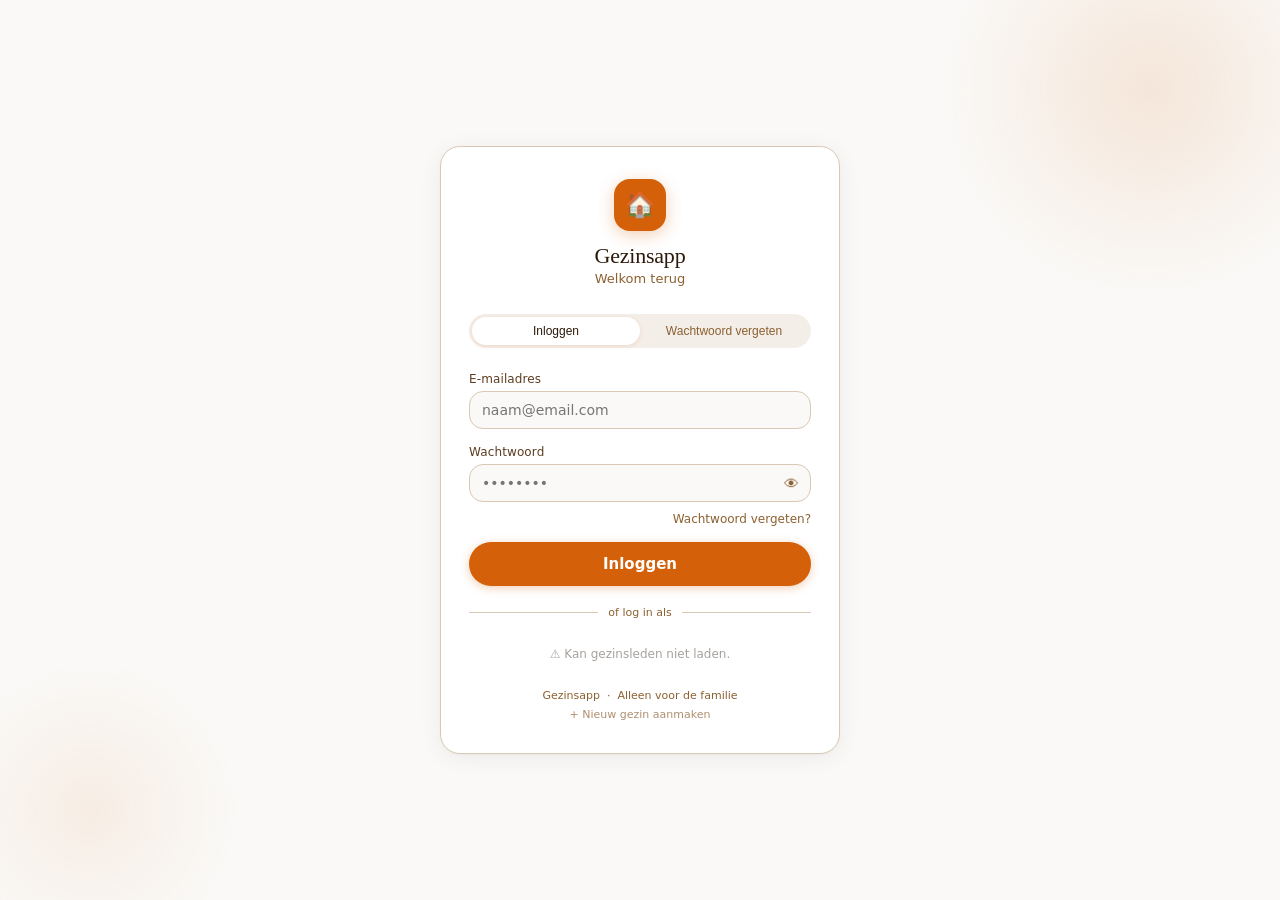
==== commit de005f53: "Redesign: warm oranje familythema vervangt koraalroze - Nieuw kleurenpalet: burnt orange #D4600A (WC" ====
--- a/agenda.html
+++ b/agenda.html
@@ -8,7 +8,7 @@
 <meta name="apple-mobile-web-app-capable" content="yes">
   <meta name="mobile-web-app-capable" content="yes">
 <meta name="apple-mobile-web-app-title" content="Gezinsapp">
-<meta name="theme-color" content="#FAFEF9">
+<meta name="theme-color" content="#FAF9F7">
 <title>Gezinsapp — Agenda</title>
 <link rel="stylesheet" href="style.css">
 <style>
@@ -298,19 +298,20 @@
     </div>
     <div class="form-row">
       <label>Frequentie</label>
-      <select id="a-freq" data-action="check-nachtspan">
+      <select id="a-freq" data-action="freq-change">
+        <option value="eenmalig">Eenmalig</option>
         <option value="wekelijks">Wekelijks</option>
         <option value="tweewekelijks">Tweewekelijks</option>
-        <option value="maandelijks">Maandelijks</option>
-        <option value="eenmalig">Eenmalig</option>
-        <option value="seizoen">Seizoensgebonden</option>
+        <option value="maandelijks">Maandelijks (zelfde dag van de maand)</option>
+        <option value="jaarlijks">Jaarlijks (zelfde datum elk jaar)</option>
       </select>
     </div>
+    <div id="freq-preview" style="font-size:12px;color:var(--accent);padding:4px 2px 8px;display:none;"></div>
     <div class="form-grid">
-      <div class="form-row"><label>Begindatum</label><input type="date" id="a-begin" data-action="check-nachtspan"/></div>
-      <div class="form-row"><label>Einddatum</label><input type="date" id="a-eind"/></div>
-    </div>
-    <div class="form-row">
+      <div class="form-row"><label>Begindatum</label><input type="date" id="a-begin" data-action="freq-change"/></div>
+      <div class="form-row" id="einddatum-row"><label>Einddatum</label><input type="date" id="a-eind"/></div>
+    </div>
+    <div class="form-row" id="dagen-row">
       <label>Dagen</label>
       <div class="dag-checkboxes" id="dag-checkboxes"></div>
     </div>
--- a/style.css
+++ b/style.css
@@ -1,26 +1,26 @@
 /* ===========================================================
    GEZINSAPP — Design systeem
-   Koraalroze + mintgroen, modern mobiel-first thema
+   Warm oranje + amber, speels familiethema
    =========================================================== */
 
 :root {
-  --bg:        #FAFEF9;
-  --bg-2:      #F2FAF3;
-  --surface:   #ffffff;
-  --surface-2: #F5FBF5;
-  --border:    #D8EDD9;
-  --border-2:  #C0DEC2;
-  --ink:       #2D2D2D;
-  --ink-2:     #4A4A4A;
-  --muted:     #4a7650;
-  --muted-2:   #C5DEC7;
-  --accent:    #FC6C85;
-  --accent-dark: #E8334A;
-  --accent-l:  #FEE8EC;
-  --accent-lime: #89F336;
-  --accent-lime-dark: #5A9E1C;
-  --accent-lime-l: #EDFAD0;
-  --accent-mint: #ADEBB3;
+  --bg:        #FAF9F7;
+  --bg-2:      #F3EEE8;
+  --surface:   #FFFFFF;
+  --surface-2: #FFF8F2;
+  --border:    #D9C8B4;
+  --border-2:  #C0A888;
+  --ink:       #2C1A0A;
+  --ink-2:     #5C3D20;
+  --muted:     #8C6030;
+  --muted-2:   #E8D8C4;
+  --accent:    #D4600A;
+  --accent-dark: #B84F00;
+  --accent-l:  #FFF0E0;
+  --accent-lime: #F59E0B;
+  --accent-lime-dark: #D97706;
+  --accent-lime-l: #FEF3C7;
+  --accent-mint: #FCD34D;
   --radius:    16px;
   --radius-sm: 12px;
   --radius-lg: 24px;
@@ -28,15 +28,15 @@
   --c-kelly:     #fae8f0; --c-kelly-t:   #8b2252; --c-kelly-dot:  #e8608a;
   --c-nora:      #e2f5ec; --c-nora-t:    #0d5c3a; --c-nora-dot:   #28a85a;
   --c-odiel:     #fdf0e0; --c-odiel-t:   #7a4a0a; --c-odiel-dot:  #f0900a;
-  --c-familie:   #FEE8EC; --c-familie-t: #C0203A;
+  --c-familie:   #FFF0E0; --c-familie-t: #B84F00;
   --rustig-bg:  #EDFAD0; --rustig-clr:  #3A7010; --rustig-dot:  #5A9E1C;
   --normaal-bg: #FFF3E0; --normaal-clr: #A06020; --normaal-dot: #F0A030;
   --druk-bg:    #FEEAEC; --druk-clr:    #C0203A; --druk-dot:    #E83050;
   --nav-h:    58px;
   --topbar-h: 54px;
-  --shadow-sm: 0 1px 3px rgba(252,108,133,0.06), 0 1px 8px rgba(0,0,0,0.04);
-  --shadow:    0 4px 16px rgba(252,108,133,0.10), 0 1px 4px rgba(0,0,0,0.05);
-  --shadow-lg: 0 12px 40px rgba(252,108,133,0.14), 0 2px 8px rgba(0,0,0,0.07);
+  --shadow-sm: 0 1px 3px rgba(212,96,10,0.06), 0 1px 8px rgba(0,0,0,0.04);
+  --shadow:    0 4px 16px rgba(212,96,10,0.10), 0 1px 4px rgba(0,0,0,0.05);
+  --shadow-lg: 0 12px 40px rgba(212,96,10,0.14), 0 2px 8px rgba(0,0,0,0.07);
 }
 
 *,*::before,*::after{box-sizing:border-box;margin:0;padding:0;}
@@ -54,7 +54,7 @@
   position:sticky;top:0;z-index:100;
   min-height:var(--topbar-h);
   padding-top:env(safe-area-inset-top);
-  background:rgba(250,254,249,0.95);backdrop-filter:blur(20px);-webkit-backdrop-filter:blur(20px);
+  background:rgba(250,249,247,0.95);backdrop-filter:blur(20px);-webkit-backdrop-filter:blur(20px);
   border-bottom:1px solid var(--border);
   display:flex;align-items:center;justify-content:space-between;padding-left:1.25rem;padding-right:1.25rem;padding-bottom:0;gap:10px;
 }
@@ -74,7 +74,7 @@
   position:fixed;bottom:0;left:0;right:0;z-index:100;
   height:calc(var(--nav-h) + env(safe-area-inset-bottom));
   padding-bottom:env(safe-area-inset-bottom);
-  background:rgba(250,254,249,0.97);backdrop-filter:blur(20px);-webkit-backdrop-filter:blur(20px);
+  background:rgba(250,249,247,0.97);backdrop-filter:blur(20px);-webkit-backdrop-filter:blur(20px);
   border-top:1px solid var(--border);
   display:flex;align-items:stretch;
 }
@@ -103,7 +103,7 @@
   border-radius:var(--radius-lg) var(--radius-lg) 0 0;
   width:100%;
   padding:14px 16px calc(20px + env(safe-area-inset-bottom));
-  box-shadow:0 -8px 40px rgba(252,108,133,0.12),0 -2px 8px rgba(0,0,0,0.06);
+  box-shadow:0 -8px 40px rgba(212,96,10,0.12),0 -2px 8px rgba(0,0,0,0.06);
   animation:slideUp .25s ease;
 }
 @keyframes slideUp{from{transform:translateY(40px);opacity:0}to{transform:translateY(0);opacity:1}}
@@ -198,7 +198,7 @@
   }
   .bottom-nav:hover{
     width:var(--sidebar-w-exp);
-    box-shadow:4px 0 24px rgba(252,108,133,0.10);
+    box-shadow:4px 0 24px rgba(212,96,10,0.10);
   }
 
   /* Nav items */
@@ -285,19 +285,19 @@
 .btn:active{transform:scale(0.96);}
 button:focus-visible,a:focus-visible,[tabindex]:focus-visible{outline:2px solid var(--accent);outline-offset:2px;border-radius:4px;}
 .form-row input:focus-visible,.form-row select:focus-visible,.form-row textarea:focus-visible{outline:none;}
-.btn-primary{background:var(--accent);color:#fff;box-shadow:0 2px 8px rgba(252,108,133,0.30);}
-.btn-primary:hover{background:var(--accent-dark);box-shadow:0 4px 14px rgba(252,108,133,0.38);}
+.btn-primary{background:var(--accent);color:#fff;box-shadow:0 2px 8px rgba(212,96,10,0.30);}
+.btn-primary:hover{background:var(--accent-dark);box-shadow:0 4px 14px rgba(212,96,10,0.38);}
 .btn-secondary{background:var(--surface);border:1.5px solid var(--border-2);color:var(--ink-2);}
 .btn-secondary:hover{background:var(--bg-2);border-color:var(--accent);color:var(--accent);}
 .btn-danger{background:none;border:1.5px solid #f09595;color:var(--druk-clr);border-radius:99px;}
-.btn-saved{background:#FC6C85!important;color:#fff!important;border-color:#FC6C85!important;transition:background .3s,color .3s,border-color .3s;}
+.btn-saved{background:#D4600A!important;color:#fff!important;border-color:#D4600A!important;transition:background .3s,color .3s,border-color .3s;}
 .btn-sm{padding:6px 14px;font-size:12px;}
 .btn-icon{padding:8px;border-radius:50%;}
 @media(max-width:767px){.btn{padding:12px 22px;font-size:15px;}.btn-sm{padding:7px 14px;font-size:13px;}}
 
 /* FAB */
-.fab{position:fixed;bottom:calc(var(--nav-h) + env(safe-area-inset-bottom) + 18px);right:20px;z-index:90;width:56px;height:56px;border-radius:50%;background:var(--accent);border:none;color:#fff;font-size:26px;cursor:pointer;box-shadow:0 6px 20px rgba(252,108,133,0.40);display:flex;align-items:center;justify-content:center;transition:transform .15s,box-shadow .15s;}
-.fab:hover{box-shadow:0 8px 28px rgba(252,108,133,0.50);}
+.fab{position:fixed;bottom:calc(var(--nav-h) + env(safe-area-inset-bottom) + 18px);right:20px;z-index:90;width:56px;height:56px;border-radius:50%;background:var(--accent);border:none;color:#fff;font-size:26px;cursor:pointer;box-shadow:0 6px 20px rgba(212,96,10,0.40);display:flex;align-items:center;justify-content:center;transition:transform .15s,box-shadow .15s;}
+.fab:hover{box-shadow:0 8px 28px rgba(212,96,10,0.50);}
 .fab:active{transform:scale(0.92);}
 @media(min-width:768px){.fab{bottom:28px;right:32px;}}
 @media(max-width:767px){.fab{width:42px;height:42px;font-size:19px;}}
@@ -311,13 +311,13 @@
 /* Pill tabs */
 .pill-tabs{display:flex;gap:6px;flex-wrap:wrap;margin-bottom:1rem;}
 .ptab{padding:7px 16px;border-radius:99px;font-size:13px;cursor:pointer;border:1.5px solid var(--border-2);background:var(--surface);color:var(--muted);transition:all .15s;font-weight:500;}
-.ptab.active{background:var(--accent);color:#fff;border-color:var(--accent);box-shadow:0 2px 8px rgba(252,108,133,0.25);}
+.ptab.active{background:var(--accent);color:#fff;border-color:var(--accent);box-shadow:0 2px 8px rgba(212,96,10,0.25);}
 .ptab:hover:not(.active){background:var(--accent-l);border-color:var(--accent);color:var(--accent);}
 
 /* Filter tabs */
 .filter-tabs{display:flex;gap:6px;padding:10px 1rem;overflow-x:auto;-webkit-overflow-scrolling:touch;border-bottom:1px solid var(--border);}
 .filter-tab{display:inline-flex;align-items:center;gap:6px;padding:7px 16px;border-radius:99px;font-size:13px;border:1.5px solid var(--border-2);background:var(--surface);color:var(--muted);cursor:pointer;white-space:nowrap;transition:all .15s;font-family:inherit;font-weight:500;}
-.filter-tab.active{background:var(--accent);border-color:var(--accent);color:#fff;box-shadow:0 2px 8px rgba(252,108,133,0.25);}
+.filter-tab.active{background:var(--accent);border-color:var(--accent);color:#fff;box-shadow:0 2px 8px rgba(212,96,10,0.25);}
 .filter-tab-badge{display:inline-flex;align-items:center;justify-content:center;min-width:18px;height:18px;padding:0 5px;border-radius:99px;font-size:11px;font-weight:700;background:rgba(0,0,0,0.15);color:inherit;line-height:1;}
 .filter-tab.active .filter-tab-badge{background:rgba(255,255,255,0.3);color:#fff;}
 
@@ -338,7 +338,7 @@
 .form-row{margin-bottom:14px;}
 .form-row label{display:block;font-size:12px;color:var(--muted);margin-bottom:6px;font-weight:600;letter-spacing:0.03em;text-transform:uppercase;}
 .form-row input:not([type="checkbox"]):not([type="radio"]),.form-row select,.form-row textarea{width:100%;padding:11px 13px;border:1.5px solid var(--border);border-radius:var(--radius-sm);font-size:15px;font-family:inherit;color:var(--ink);background:var(--surface);outline:none;transition:border-color .15s,box-shadow .15s;}
-.form-row input:not([type="checkbox"]):not([type="radio"]):focus,.form-row select:focus,.form-row textarea:focus{border-color:var(--accent);box-shadow:0 0 0 3px rgba(252,108,133,0.12);}
+.form-row input:not([type="checkbox"]):not([type="radio"]):focus,.form-row select:focus,.form-row textarea:focus{border-color:var(--accent);box-shadow:0 0 0 3px rgba(212,96,10,0.12);}
 @media(max-width:767px){.form-row input:not([type="checkbox"]):not([type="radio"]),.form-row select,.form-row textarea{font-size:16px;}}
 /* form-grid: 2 of 3 kolommen — volgt de deelbaar-door-2/3-regel */
 .form-grid{display:grid;grid-template-columns:1fr 1fr;gap:10px;margin-bottom:14px;}
@@ -376,12 +376,12 @@
 /* Modals */
 .modal-bg{display:none;position:fixed;inset:0;background:rgba(30,15,20,0.45);z-index:400;align-items:flex-end;justify-content:center;backdrop-filter:blur(2px);}
 .modal-bg.open{display:flex;}
-.modal{background:var(--surface);border-radius:var(--radius-lg) var(--radius-lg) 0 0;width:100%;max-width:560px;padding:20px 20px calc(20px + env(safe-area-inset-bottom));max-height:94vh;overflow-y:auto;overflow-x:hidden;overscroll-behavior:contain;box-shadow:0 -8px 40px rgba(252,108,133,0.12),0 -2px 8px rgba(0,0,0,0.08);will-change:transform;}
+.modal{background:var(--surface);border-radius:var(--radius-lg) var(--radius-lg) 0 0;width:100%;max-width:560px;padding:20px 20px calc(20px + env(safe-area-inset-bottom));max-height:94vh;overflow-y:auto;overflow-x:hidden;overscroll-behavior:contain;box-shadow:0 -8px 40px rgba(212,96,10,0.12),0 -2px 8px rgba(0,0,0,0.08);will-change:transform;}
 .modal-handle{width:36px;height:4px;background:var(--border-2);border-radius:2px;margin:0 auto 20px;touch-action:none;cursor:grab;}
 .modal h3{font-size:19px;font-weight:700;color:var(--ink);margin-bottom:20px;letter-spacing:-0.4px;padding-bottom:14px;border-bottom:1px solid var(--border);}
 .modal-actions{display:flex;gap:8px;margin-top:20px;}
 .modal-btn{flex:1;padding:14px;border:none;border-radius:99px;font-size:15px;font-weight:600;cursor:pointer;font-family:inherit;transition:all .18s;}
-.modal-btn-primary{background:var(--accent);color:#fff;box-shadow:0 2px 10px rgba(252,108,133,0.30);}
+.modal-btn-primary{background:var(--accent);color:#fff;box-shadow:0 2px 10px rgba(212,96,10,0.30);}
 .modal-btn-primary:hover{background:var(--accent-dark);}
 .modal-btn-cancel{background:var(--bg-2);color:var(--ink-2);}
 .modal-btn-cancel:hover{background:var(--border);}
@@ -469,11 +469,11 @@
 .planner-grid{display:flex;flex-direction:column;gap:6px;}
 .dag-rij{background:var(--surface);border:1px solid var(--border);border-radius:var(--radius);overflow:hidden;transition:border-color .15s,box-shadow .15s;}
 .dag-rij:hover{box-shadow:var(--shadow-sm);}
-.dag-rij.vandaag{border-color:var(--accent);box-shadow:0 0 0 2px rgba(252,108,133,0.12);}
+.dag-rij.vandaag{border-color:var(--accent);box-shadow:0 0 0 2px rgba(212,96,10,0.12);}
 .dag-rij.weekend{background:var(--bg-2);}
 .dag-rij-header{display:flex;align-items:center;gap:10px;padding:13px 16px;cursor:pointer;user-select:none;transition:background .12s;}
 .dag-rij-header:hover{background:var(--bg-2);}
-.dag-rij.vandaag .dag-rij-header{background:rgba(252,108,133,0.06);}
+.dag-rij.vandaag .dag-rij-header{background:rgba(212,96,10,0.06);}
 .dag-rij-links{display:flex;align-items:center;gap:8px;min-width:120px;}
 .dag-rij-naam{font-size:14px;font-weight:700;color:var(--ink);min-width:32px;}
 .dag-rij.vandaag .dag-rij-naam{color:var(--accent);font-weight:800;}
@@ -493,7 +493,7 @@
   .dag-rij{display:flex;flex-direction:column;}
   .dag-rij-header{cursor:default;padding:10px 10px 6px;}
   .dag-rij-header:hover{background:inherit;}
-  .dag-rij.vandaag .dag-rij-header{background:rgba(252,108,133,0.06);}
+  .dag-rij.vandaag .dag-rij-header{background:rgba(212,96,10,0.06);}
   .dag-rij-body{display:block !important;padding:4px 8px 10px;}
   .dag-rij-preview{display:none;}
   .dag-rij-chevron{display:none;}
@@ -505,7 +505,8 @@
   .slot-lbl{min-width:0;font-size:11px;}
   .slot-lbl-bar{padding:5px 10px 3px;font-size:10px;}
   .slot-item-naam{font-size:13px;}
-  .slot-add-btn{display:none;}
+  .slot-add-btn{display:block;width:100%;padding:4px 10px;font-size:11px;border:1.5px dashed var(--border-2);border-radius:var(--radius-sm);background:none;cursor:pointer;color:var(--muted);font-family:inherit;margin-top:4px;transition:all .15s;}
+  .slot-add-btn:hover{border-color:var(--accent);color:var(--accent);}
   .slot-kok-sel{max-width:100%;font-size:11px;padding:3px 5px;}
   .wie-chip{width:24px;height:24px;font-size:12px;}
   .slot-ctrl-btn{width:20px;height:20px;font-size:12px;}
@@ -525,7 +526,7 @@
 /* wis-knop altijd zichtbaar in slot-item */
 .slot-item .slot-item-wis{display:inline-flex;}
 .slot{display:flex;align-items:center;gap:12px;padding:10px 14px;background:var(--bg);border-radius:var(--radius-sm);border:1px solid var(--border);cursor:pointer;min-height:48px;transition:border-color .12s,box-shadow .12s;position:relative;}
-.slot:hover{border-color:var(--accent);box-shadow:0 2px 8px rgba(252,108,133,0.10);}
+.slot:hover{border-color:var(--accent);box-shadow:0 2px 8px rgba(212,96,10,0.10);}
 .slot-lbl{font-size:11px;font-weight:600;color:var(--muted);text-transform:uppercase;letter-spacing:.04em;min-width:62px;flex-shrink:0;}
 .slot-wis-btn{margin-left:auto;flex-shrink:0;width:36px;height:36px;border-radius:50%;border:none;background:var(--border);color:var(--muted);font-size:14px;line-height:1;cursor:pointer;display:flex;align-items:center;justify-content:center;transition:background .15s;}
 .slot-wis-btn:hover{background:var(--druk-bg);color:var(--druk-clr);}
@@ -572,10 +573,10 @@
 .thumb-ontbijt{background:var(--c-odiel);}
 .recept-info{padding:10px 12px;flex:1;min-width:0;}
 .recept-naam{font-size:14px;font-weight:600;margin-bottom:3px;}
-/* Desktop: 2-kolom fiche layout */
+/* Desktop: 1/4 - 3/4 fiche layout */
 @media(min-width:768px){
   .recept-layout{height:100%;}
-  .recept-kolom-lijst{flex:0 0 300px;border-right:1.5px solid var(--border);height:100%;overflow-y:auto;padding:1rem;}
+  .recept-kolom-lijst{flex:0 0 25%;min-width:220px;max-width:360px;border-right:1.5px solid var(--border);height:100%;overflow-y:auto;padding:1rem;}
   .recept-grid{display:flex;flex-direction:column;gap:6px;}
   .recept-card{flex-direction:row;}
   .recept-thumb{width:52px;min-width:52px;height:52px;font-size:20px;}
@@ -584,21 +585,39 @@
 /* Fiche */
 .fiche-placeholder{display:flex;flex-direction:column;align-items:center;justify-content:center;flex:1;min-height:300px;text-align:center;color:var(--muted);}
 .fiche-placeholder p{font-size:15px;margin-top:12px;}
-.fiche-header{display:flex;align-items:flex-start;justify-content:space-between;gap:12px;margin-bottom:.75rem;}
-.fiche-naam{font-size:22px;font-weight:700;color:var(--ink);line-height:1.3;flex:1;}
+.fiche-header{display:flex;align-items:flex-start;justify-content:space-between;gap:12px;margin-bottom:.75rem;flex-wrap:wrap;}
+.fiche-naam{font-size:22px;font-weight:700;color:var(--ink);line-height:1.3;flex:1;min-width:0;word-break:break-word;}
 .fiche-acties{display:flex;gap:6px;flex-shrink:0;padding-top:3px;}
 .fiche-meta{display:flex;flex-wrap:wrap;gap:8px;margin-bottom:1rem;align-items:center;}
 .fiche-meta-item{font-size:13px;color:var(--muted);}
 .fiche-sectie-label{font-size:11px;font-weight:700;color:var(--muted);text-transform:uppercase;letter-spacing:.06em;margin:1.2rem 0 .5rem;}
 .fiche-ing-rij{display:flex;align-items:center;gap:10px;padding:8px 0;border-bottom:1px solid var(--border);font-size:14px;}
-.fiche-ing-naam{flex:1;color:var(--ink);}
+.fiche-ing-naam{flex:1;color:var(--ink);word-break:break-word;}
 .fiche-ing-hoev{font-size:13px;color:var(--muted);white-space:nowrap;flex-shrink:0;text-align:right;}
 .fiche-ing-winkel{font-size:11px;color:var(--muted-2);white-space:nowrap;flex-shrink:0;}
-.fiche-bereiding{font-size:14px;line-height:1.8;color:var(--ink);white-space:pre-wrap;padding-bottom:2rem;}
-/* Mobile fiche overlay */
-.recept-fiche-overlay{display:none;position:fixed;inset:0;z-index:300;background:rgba(44,41,38,.5);}
+.fiche-bereiding{font-size:14px;line-height:1.8;color:var(--ink);white-space:pre-wrap;word-break:break-word;overflow-wrap:break-word;padding-bottom:2rem;}
+.fiche-bottom-acties{display:flex;gap:8px;margin-top:2rem;padding-top:1rem;border-top:1.5px solid var(--border);}
+.fiche-bottom-acties .btn{flex:1;justify-content:center;}
+/* Mobile fiche overlay — full screen */
+.recept-fiche-overlay{display:none;position:fixed;inset:0;z-index:300;}
 .recept-fiche-overlay.open{display:block;}
-.recept-fiche-sheet{position:absolute;bottom:0;left:0;right:0;max-height:92vh;overflow-y:auto;background:var(--surface);border-radius:var(--radius-lg) var(--radius-lg) 0 0;padding:1rem 1rem calc(1rem + env(safe-area-inset-bottom));}
+.recept-fiche-sheet{position:absolute;inset:0;overflow-y:auto;overflow-x:hidden;background:var(--surface);}
+.fiche-mobiel-sluiten{position:sticky;top:0;z-index:10;background:var(--surface);border-bottom:1.5px solid var(--border);padding:.75rem 1rem;display:flex;align-items:center;justify-content:space-between;gap:12px;}
+.fiche-mobiel-titel{font-weight:600;font-size:15px;flex:1;min-width:0;overflow:hidden;text-overflow:ellipsis;white-space:nowrap;color:var(--ink);}
+.fiche-mobiel-content{padding:1rem 1rem calc(2rem + env(safe-area-inset-bottom));overflow-x:hidden;word-wrap:break-word;overflow-wrap:break-word;}
+/* Plan button on recipe cards */
+.recept-card-plan-btn{background:none;border:none;border-left:1px solid var(--border);cursor:pointer;padding:10px 12px;color:var(--muted);display:flex;align-items:center;justify-content:center;flex-shrink:0;align-self:stretch;transition:background .15s,color .15s;}
+.recept-card-plan-btn:hover{background:var(--accent-l);color:var(--accent);}
+/* Plan-recept modal: dag + moment pickers */
+.plan-dag-grid{display:flex;gap:6px;flex-wrap:wrap;margin-top:6px;}
+.plan-dag-btn{display:flex;flex-direction:column;align-items:center;gap:2px;padding:8px 10px;border:1.5px solid var(--border-2);border-radius:var(--radius-sm);background:var(--surface);cursor:pointer;font-family:inherit;min-width:52px;transition:all .15s;}
+.plan-dag-btn.active{border-color:var(--accent);background:var(--accent-l);color:var(--accent);}
+.plan-dag-naam{font-size:11px;font-weight:700;text-transform:uppercase;}
+.plan-dag-datum{font-size:12px;color:var(--muted);}
+.plan-dag-btn.active .plan-dag-datum{color:var(--accent);}
+.plan-moment-grid{display:flex;gap:8px;margin-top:6px;}
+.plan-moment-btn{flex:1;padding:10px 8px;border:1.5px solid var(--border-2);border-radius:var(--radius-sm);background:var(--surface);cursor:pointer;font-family:inherit;font-size:13px;font-weight:500;transition:all .15s;text-align:center;}
+.plan-moment-btn.active{border-color:var(--accent);background:var(--accent);color:#fff;}
 .recept-stars{font-size:11px;color:var(--normaal-dot);margin-top:3px;}
 .tag-pill{font-size:11px;padding:2px 7px;border-radius:99px;background:var(--bg-2);color:var(--muted);border:1px solid var(--border);}
 .ing-row{padding:8px 0;border-bottom:1px solid var(--border);}
@@ -882,38 +901,38 @@
    ─────────────────────────────────────────────────────────────── */
 @media(prefers-color-scheme:dark){
   :root{
-    --bg:        #111814;
-    --bg-2:      #162218;
-    --surface:   #1a2e1c;
-    --surface-2: #142016;
-    --border:    #243c28;
-    --border-2:  #2e5032;
-    --ink:       #e8f0e8;
-    --ink-2:     #a8c4a8;
-    --muted:     #6a9870;
-    --muted-2:   #2a4a2e;
-    --accent:    #ff8fa3;
-    --accent-dark:#FC6C85;
-    --accent-l:  #3a0a14;
-    --accent-lime: #a0e840;
-    --accent-lime-dark: #78c020;
-    --accent-lime-l: #1a3008;
-    --accent-mint: #6ab870;
+    --bg:        #1A1208;
+    --bg-2:      #221808;
+    --surface:   #2A1E0C;
+    --surface-2: #1E1608;
+    --border:    #4A3520;
+    --border-2:  #6A5030;
+    --ink:       #F5EAD8;
+    --ink-2:     #C8A878;
+    --muted:     #A07840;
+    --muted-2:   #3A2810;
+    --accent:    #FF8C3A;
+    --accent-dark:#FF7A28;
+    --accent-l:  #3A1C08;
+    --accent-lime: #FBB040;
+    --accent-lime-dark: #E8960A;
+    --accent-lime-l: #2C1A08;
+    --accent-mint: #F0C040;
     --c-jeroen:   #1c1a3c; --c-jeroen-t:  #a8a4f0; --c-jeroen-dot: #8884e6;
     --c-kelly:    #301424; --c-kelly-t:   #f090b0; --c-kelly-dot:  #e8608a;
     --c-nora:     #0c2418; --c-nora-t:    #60d898; --c-nora-dot:   #34b870;
     --c-odiel:    #2c1c08; --c-odiel-t:   #f0b060; --c-odiel-dot:  #d88820;
-    --c-familie:  #3a0a14; --c-familie-t: #ff8fa3;
+    --c-familie:  #3A1C08; --c-familie-t: #FF8C3A;
     --rustig-bg:  #1a3008; --rustig-clr:  #a0e840; --rustig-dot:  #78c020;
     --normaal-bg: #2c1c08; --normaal-clr: #f0b060; --normaal-dot: #d88820;
-    --druk-bg:    #380e14; --druk-clr:    #ff8fa3; --druk-dot:    #e83050;
-    --shadow-sm: 0 1px 4px rgba(0,0,0,0.4), 0 1px 8px rgba(0,0,0,0.3);
-    --shadow:    0 4px 16px rgba(0,0,0,0.5), 0 1px 4px rgba(0,0,0,0.35);
-    --shadow-lg: 0 12px 40px rgba(0,0,0,0.6), 0 2px 8px rgba(0,0,0,0.4);
+    --druk-bg:    #380e14; --druk-clr:    #ff8c8c; --druk-dot:    #e83050;
+    --shadow-sm: 0 1px 4px rgba(0,0,0,0.5), 0 1px 8px rgba(0,0,0,0.35);
+    --shadow:    0 4px 16px rgba(0,0,0,0.6), 0 1px 4px rgba(0,0,0,0.4);
+    --shadow-lg: 0 12px 40px rgba(0,0,0,0.7), 0 2px 8px rgba(0,0,0,0.5);
   }
   /* Hardcoded rgba overrides */
-  .topbar{background:rgba(17,24,20,0.96);}
-  .bottom-nav-mobile{background:rgba(17,24,20,0.98);}
+  .topbar{background:rgba(26,18,8,0.96);}
+  .bottom-nav-mobile{background:rgba(26,18,8,0.98);}
   .modal-bg{background:rgba(0,0,0,0.65);}
   .module-overlay{background:rgba(0,0,0,0.6);}
   .recept-fiche-overlay{background:rgba(0,0,0,0.65);}
